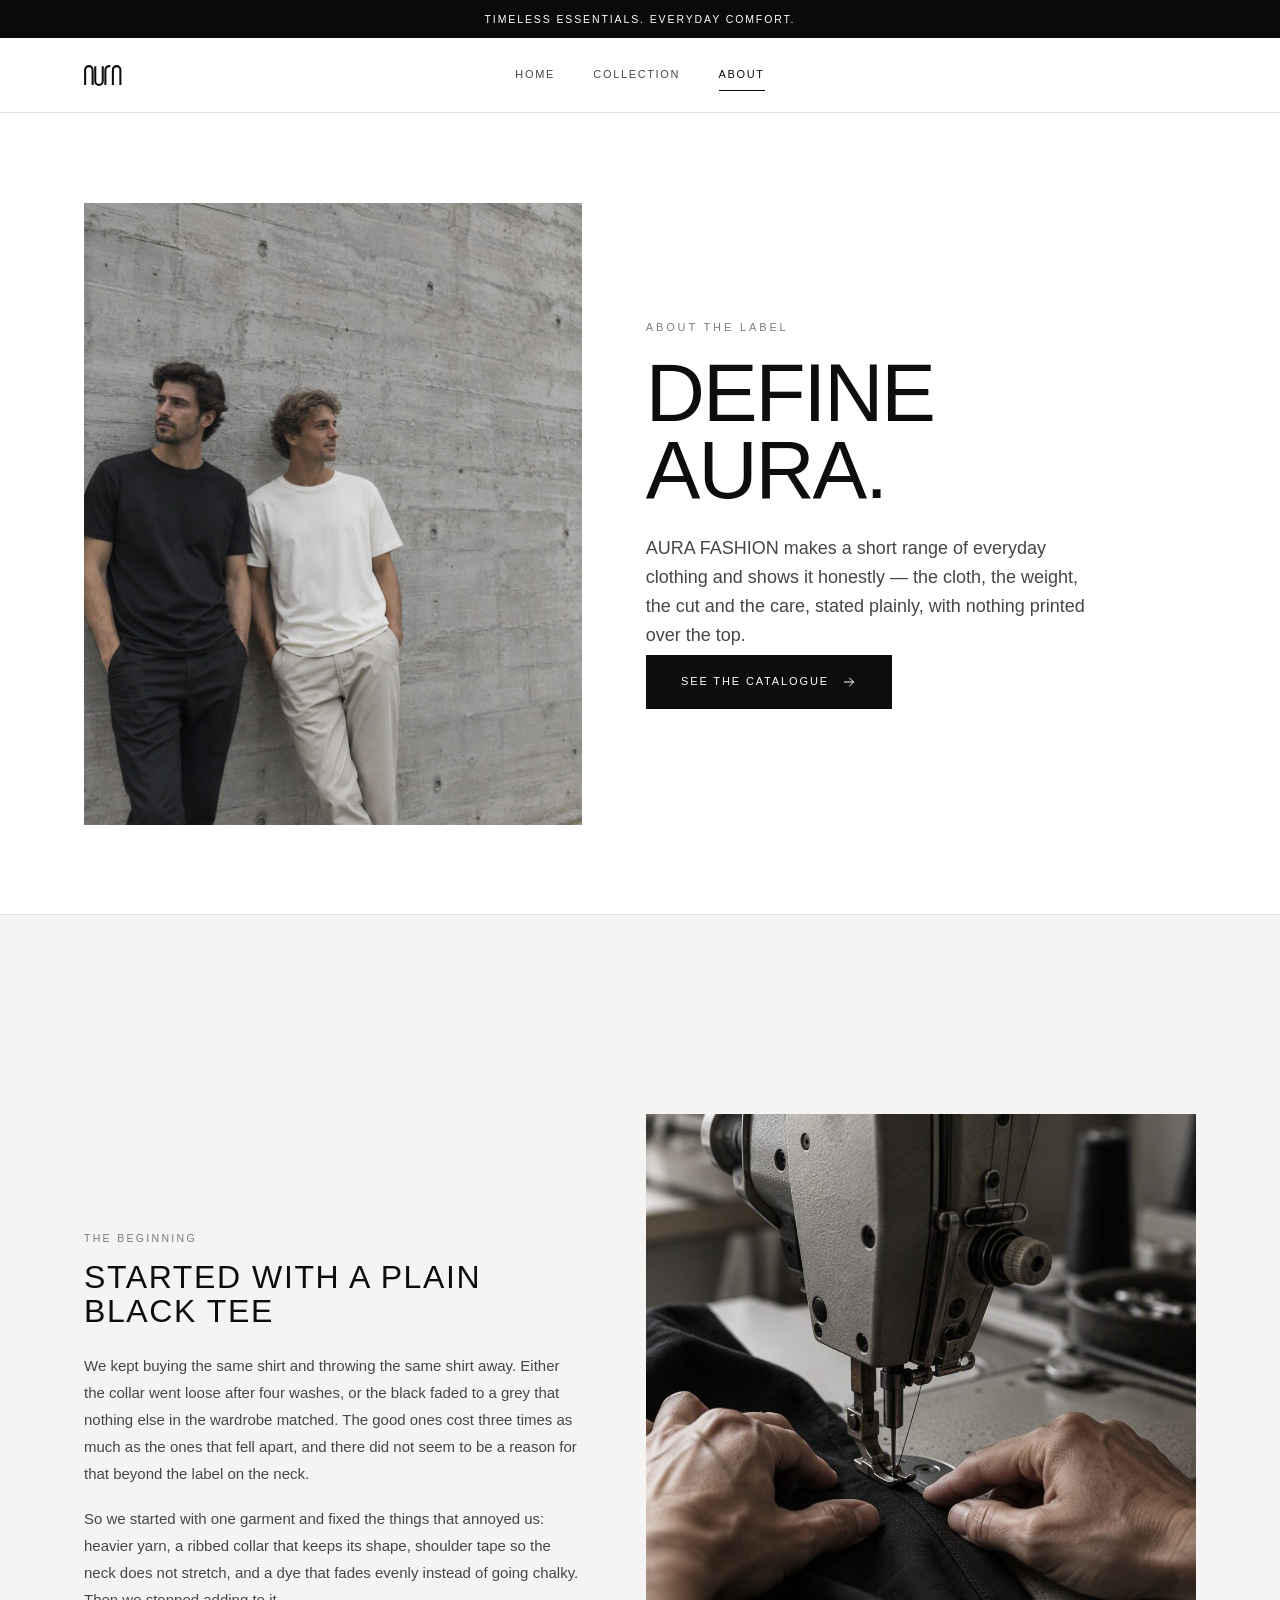
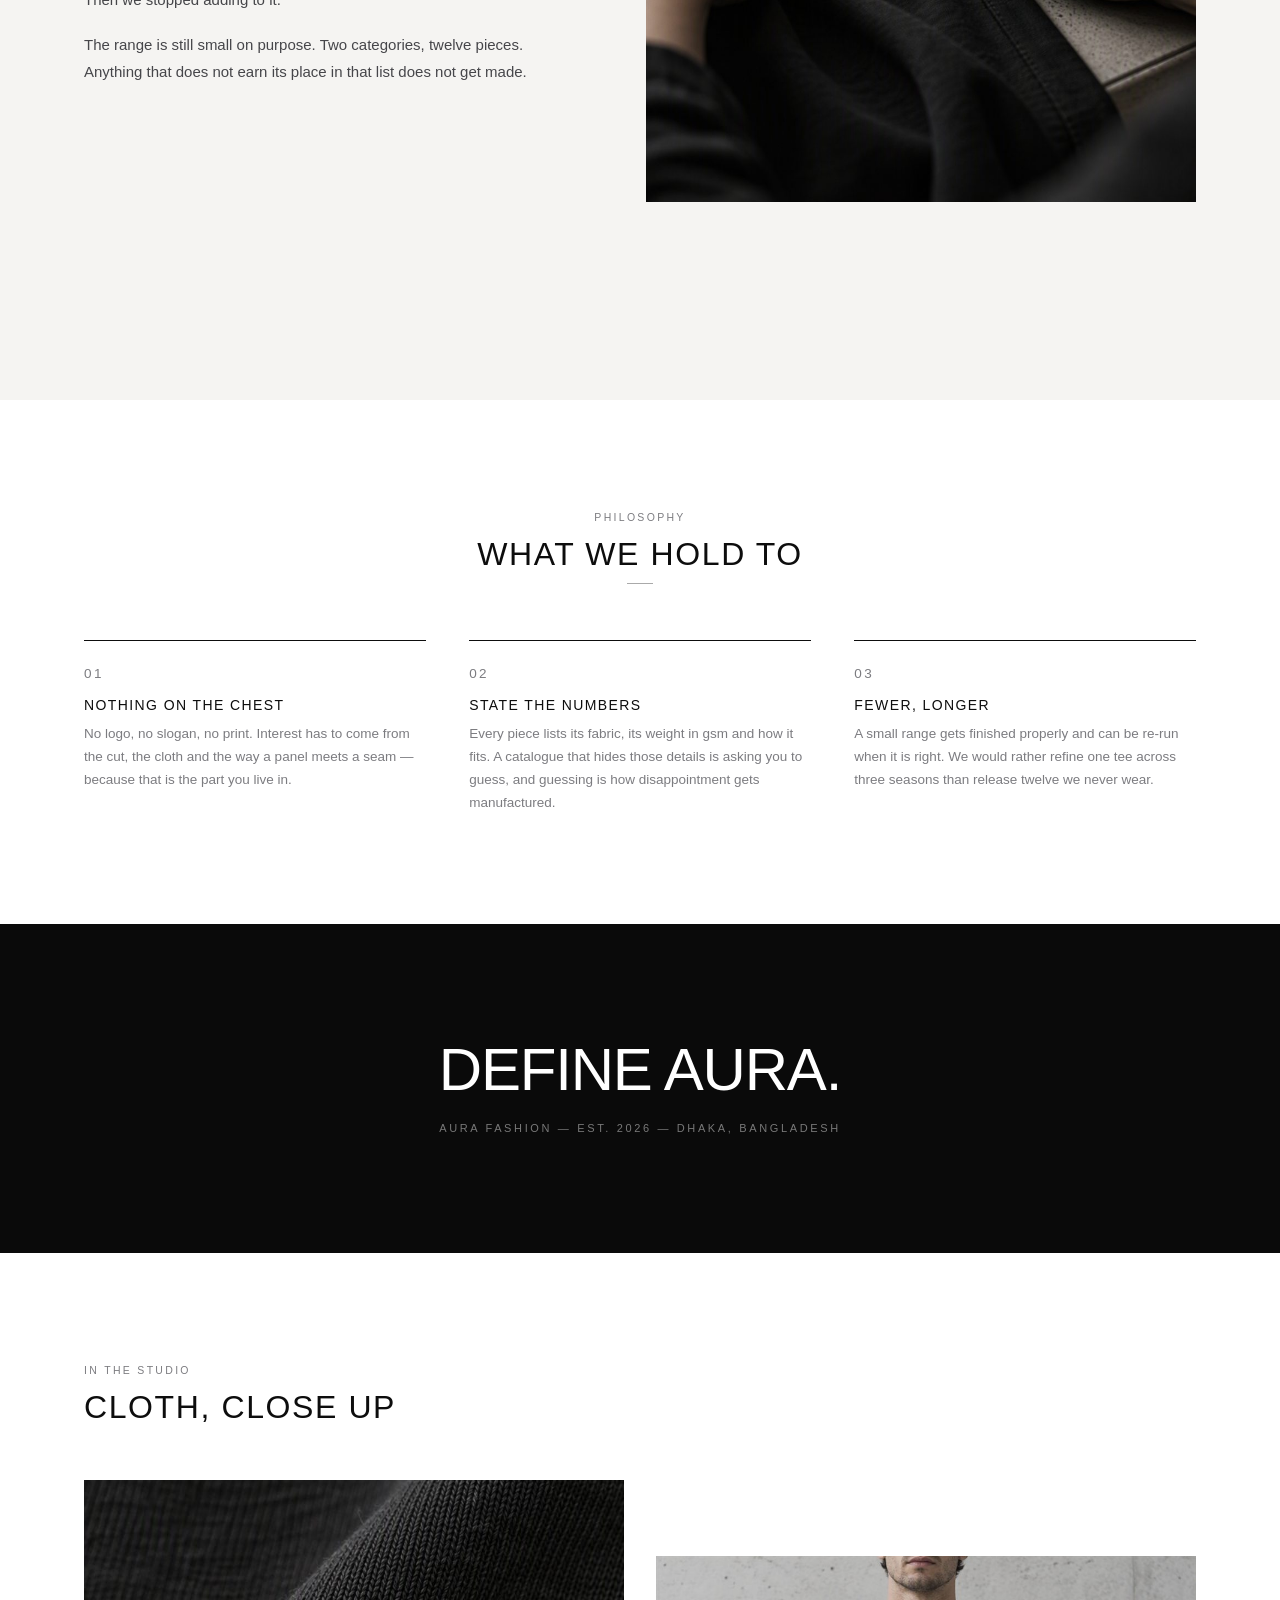
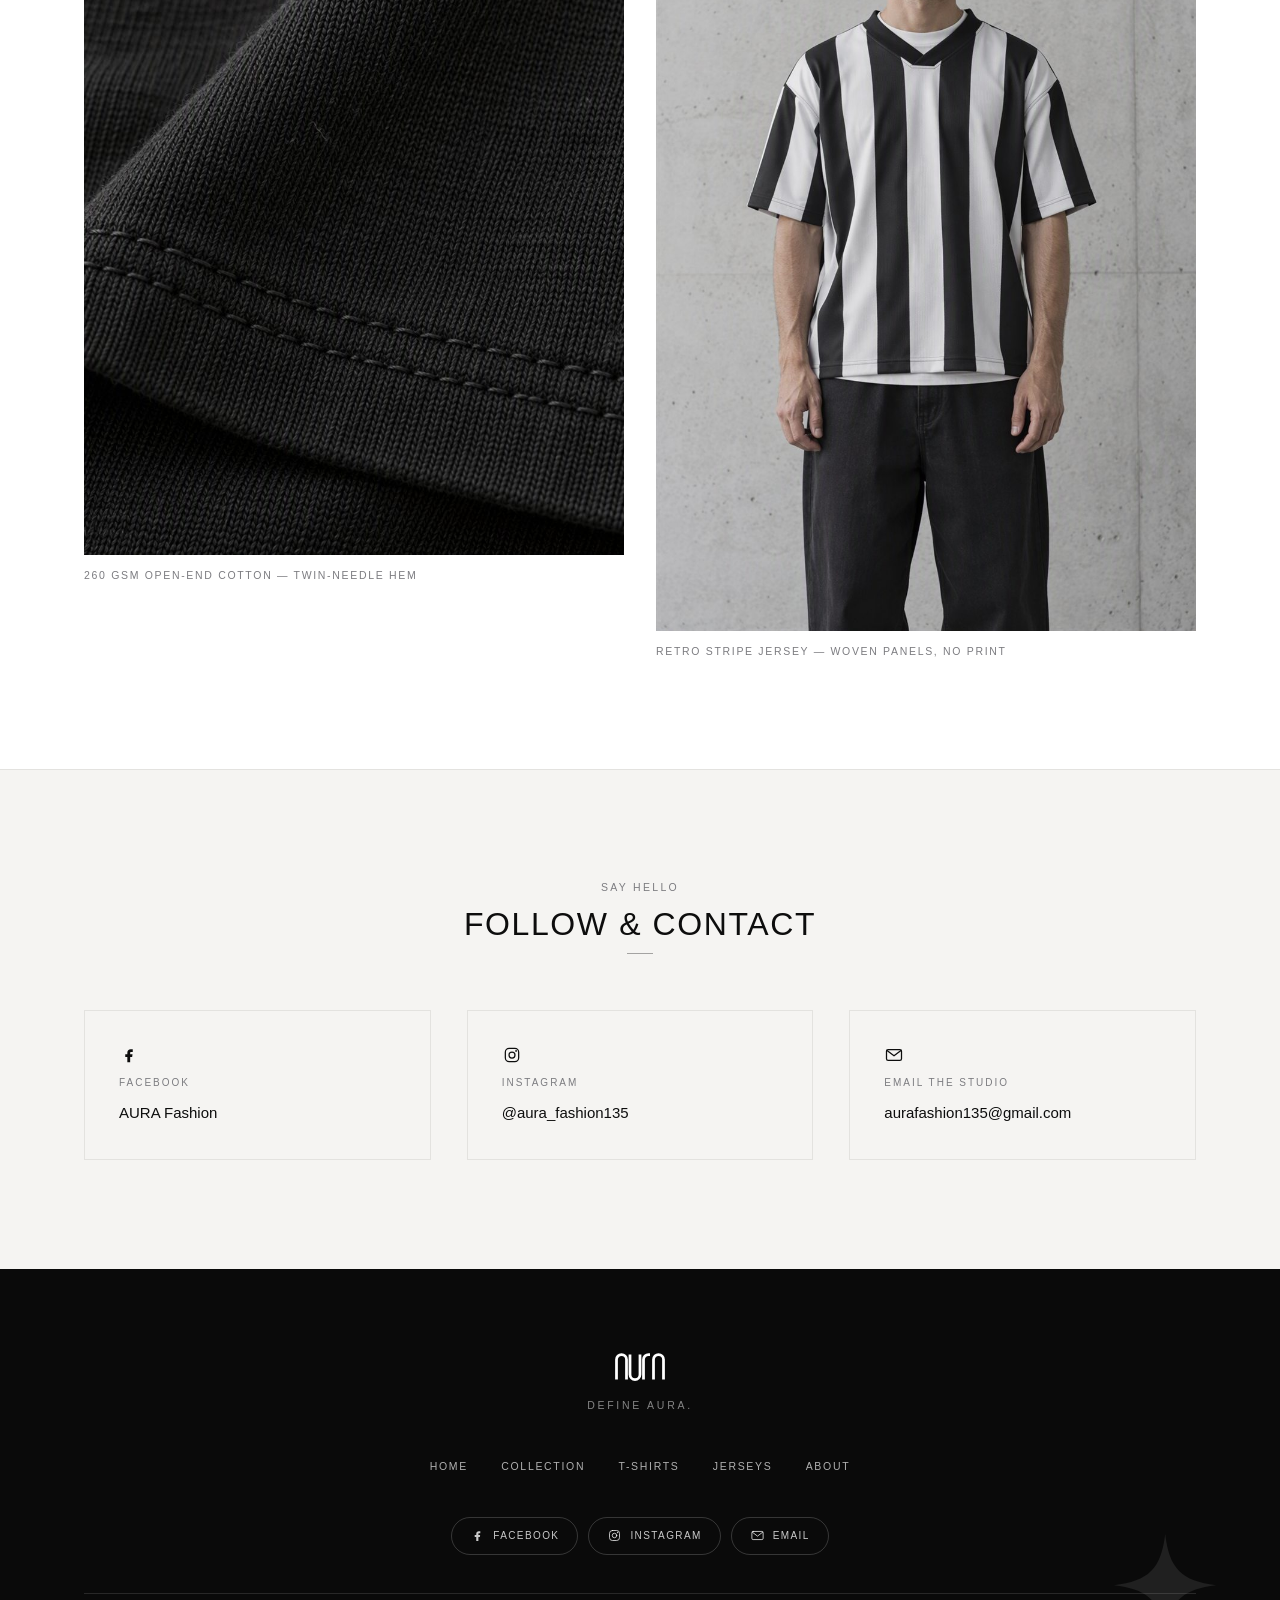
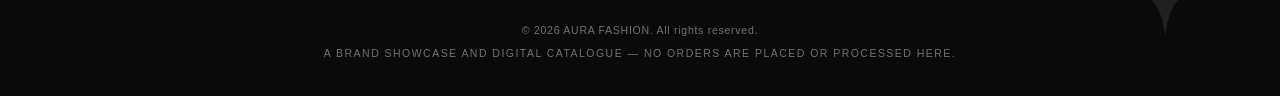
==== about.html @ 772dfdbc "Initial commit: AURA FASHION brand showcase site A premium minimalist fashion catalogue — four stati" ====
<!DOCTYPE html>
<html lang="en">
<head>
<meta charset="utf-8">
<meta name="viewport" content="width=device-width, initial-scale=1">
<title>About — AURA FASHION</title>
<meta name="description" content="AURA FASHION is a small clothing label in Dhaka making heavyweight tees and archive-inspired jerseys. The thinking behind the brand.">
<meta name="theme-color" content="#0a0a0a">
<link rel="icon" href="assets/favicon.svg" type="image/svg+xml">
<script>document.documentElement.classList.add("js")</script>
<link rel="stylesheet" href="assets/css/style.css">
</head>
<body data-page="about">

<a class="skip-link" href="#main">Skip to content</a>

<main id="main">

  <!-- Brand introduction -->
  <section class="wrap">
    <div class="about-hero">
      <div class="about-hero-media" data-reveal>
        <img src="assets/images/editorial/about-story.jpg"
             alt="Two models in plain monochrome t-shirts standing together against a concrete wall"
             width="1000" height="1250" fetchpriority="high" decoding="async">
      </div>
      <div data-reveal style="--d:120ms">
        <p class="about-kicker">About the label</p>
        <h1 class="about-title">Define<br>Aura.</h1>
        <p class="about-lede">AURA FASHION makes a short range of everyday clothing and shows it
          honestly &mdash; the cloth, the weight, the cut and the care, stated plainly, with
          nothing printed over the top.</p>
        <div class="hero-actions">
          <a class="btn" href="collection.html">See the catalogue
            <svg class="ai" viewBox="0 0 24 24" fill="none" stroke="currentColor" stroke-width="1.5" stroke-linecap="round" stroke-linejoin="round" aria-hidden="true"><path d="M5 12h14M13 6l6 6-6 6"/></svg>
          </a>
        </div>
      </div>
    </div>
  </section>

  <!-- Story -->
  <section class="section section--wash section--rule">
    <div class="wrap">
      <div class="about-hero">
        <div data-reveal>
          <p class="eyebrow">The beginning</p>
          <h2 class="section-title" style="margin:14px 0 24px">Started with a plain black tee</h2>
          <div class="prose">
            <p>We kept buying the same shirt and throwing the same shirt away. Either the collar
              went loose after four washes, or the black faded to a grey that nothing else in the
              wardrobe matched. The good ones cost three times as much as the ones that fell
              apart, and there did not seem to be a reason for that beyond the label on the neck.</p>
            <p>So we started with one garment and fixed the things that annoyed us: heavier yarn,
              a ribbed collar that keeps its shape, shoulder tape so the neck does not stretch,
              and a dye that fades evenly instead of going chalky. Then we stopped adding to it.</p>
            <p>The range is still small on purpose. Two categories, twelve pieces. Anything that
              does not earn its place in that list does not get made.</p>
          </div>
        </div>
        <div class="about-hero-media" data-reveal style="--d:120ms">
          <img src="assets/images/editorial/about-atelier.jpg"
               alt="Hands guiding black cotton fabric under the needle of a sewing machine"
               width="1000" height="1250" loading="lazy" decoding="async">
        </div>
      </div>
    </div>
  </section>

  <!-- Philosophy -->
  <section class="section">
    <div class="wrap">
      <header class="section-head" data-reveal>
        <p class="eyebrow">Philosophy</p>
        <h2 class="section-title">What we hold to</h2>
      </header>
      <div class="principles">
        <div class="principle" data-reveal style="--d:0ms">
          <p class="principle-num">01</p>
          <h3>Nothing on the chest</h3>
          <p>No logo, no slogan, no print. Interest has to come from the cut, the cloth and the
            way a panel meets a seam &mdash; because that is the part you live in.</p>
        </div>
        <div class="principle" data-reveal style="--d:110ms">
          <p class="principle-num">02</p>
          <h3>State the numbers</h3>
          <p>Every piece lists its fabric, its weight in gsm and how it fits. A catalogue that
            hides those details is asking you to guess, and guessing is how disappointment
            gets manufactured.</p>
        </div>
        <div class="principle" data-reveal style="--d:220ms">
          <p class="principle-num">03</p>
          <h3>Fewer, longer</h3>
          <p>A small range gets finished properly and can be re-run when it is right. We would
            rather refine one tee across three seasons than release twelve we never wear.</p>
        </div>
      </div>
    </div>
  </section>

  <!-- Slogan band -->
  <section class="quote-band">
    <div class="wrap">
      <p class="quote" data-reveal>Define Aura.</p>
      <p class="quote-sub" data-reveal style="--d:120ms">AURA FASHION &mdash; est. 2026 &mdash; Dhaka, Bangladesh</p>
    </div>
  </section>

  <!-- Photography -->
  <section class="section">
    <div class="wrap">
      <header class="section-head section-head--flush" data-reveal>
        <p class="eyebrow">In the studio</p>
        <h2 class="section-title">Cloth, close up</h2>
      </header>
      <div class="split-media">
        <figure data-reveal>
          <img src="assets/images/editorial/detail-fabric.jpg"
               alt="Macro detail of heavy black cotton jersey showing the knit grain and a twin-needle hem"
               width="900" height="900" loading="lazy" decoding="async">
          <figcaption>260 gsm open-end cotton &mdash; twin-needle hem</figcaption>
        </figure>
        <figure data-reveal style="--d:120ms">
          <img src="assets/images/editorial/category-jerseys.jpg"
               alt="Model wearing a black and white striped football jersey against a concrete wall"
               width="900" height="1125" loading="lazy" decoding="async">
          <figcaption>Retro Stripe Jersey &mdash; woven panels, no print</figcaption>
        </figure>
      </div>
    </div>
  </section>

  <!-- Contact -->
  <section class="section section--wash section--rule" id="contact">
    <div class="wrap">
      <header class="section-head" data-reveal>
        <p class="eyebrow">Say hello</p>
        <h2 class="section-title">Follow &amp; contact</h2>
      </header>
      <div class="contact-grid">
        <a class="contact-card" href="https://www.facebook.com/aurafashion" target="_blank"
           rel="noopener noreferrer" data-reveal style="--d:0ms">
          <svg class="ai" viewBox="0 0 24 24" aria-hidden="true"><path d="M14 8.5h2.5V5.2H14c-2.4 0-4 1.6-4 4v1.8H7.5v3.3H10v6.5h3.4v-6.5h2.4l.4-3.3h-2.8V9.4c0-.6.3-.9.6-.9z" fill="currentColor"/></svg>
          <span class="contact-label">Facebook</span>
          <span class="contact-value">AURA Fashion</span>
        </a>
        <a class="contact-card" href="https://www.instagram.com/aura_fashion135" target="_blank"
           rel="noopener noreferrer" data-reveal style="--d:110ms">
          <svg class="ai" viewBox="0 0 24 24" fill="none" stroke="currentColor" stroke-width="1.5" aria-hidden="true"><rect x="4" y="4" width="16" height="16" rx="4.6"/><circle cx="12" cy="12" r="3.6"/><circle cx="16.9" cy="7.1" r="1.1" fill="currentColor" stroke="none"/></svg>
          <span class="contact-label">Instagram</span>
          <span class="contact-value">@aura_fashion135</span>
        </a>
        <a class="contact-card" href="mailto:aurafashion135@gmail.com" data-reveal style="--d:220ms">
          <svg class="ai" viewBox="0 0 24 24" fill="none" stroke="currentColor" stroke-width="1.5" stroke-linecap="round" stroke-linejoin="round" aria-hidden="true"><rect x="3" y="5.5" width="18" height="13" rx="2"/><path d="M3.6 6.6L12 13l8.4-6.4"/></svg>
          <span class="contact-label">Email the studio</span>
          <span class="contact-value">aurafashion135@gmail.com</span>
        </a>
      </div>
    </div>
  </section>

</main>

<script src="assets/js/data.js"></script>
<script src="assets/js/site.js"></script>
</body>
</html>
---- assets/css/style.css ----
/* ==========================================================================
   AURA FASHION — stylesheet
   Premium minimalist black/white system. No frameworks, no external requests.

   1  Tokens & reset
   2  Typography
   3  Layout primitives
   4  Buttons & links
   5  Announcement bar, header, navigation
   6  Mobile drawer
   7  Footer
   8  Cards & product grid
   9  Home page
   10 Collection page
   11 Product details page
   12 About page
   13 Motion, states, accessibility
   ========================================================================== */

/* =============================== 1. Tokens =============================== */

:root {
  --ink: #0d0d0d;
  --ink-soft: #46464a;
  --muted: #7c7c80;
  --line: #e3e2df;
  --line-strong: #c9c8c4;
  --paper: #ffffff;
  --wash: #f5f4f2;
  --wash-deep: #eceae6;
  --black: #0a0a0a;

  --sans: "Helvetica Neue", Helvetica, Arial, "Segoe UI", system-ui, sans-serif;

  --header-h: 74px;
  --announce-h: 38px;
  --maxw: 1240px;
  --pad: clamp(20px, 5vw, 64px);
  --gutter: clamp(18px, 2.2vw, 30px);

  --ease: cubic-bezier(0.22, 0.61, 0.36, 1);
  --t-fast: 0.22s var(--ease);
  --t-med: 0.45s var(--ease);
  --t-slow: 0.9s var(--ease);
}

*, *::before, *::after { box-sizing: border-box; }

* { margin: 0; }

html {
  -webkit-text-size-adjust: 100%;
  scroll-behavior: smooth;
}

body {
  font-family: var(--sans);
  font-size: 16px;
  line-height: 1.6;
  color: var(--ink);
  background: var(--paper);
  -webkit-font-smoothing: antialiased;
  -moz-osx-font-smoothing: grayscale;
  overflow-x: hidden;
}

img, svg { display: block; max-width: 100%; }

img { height: auto; }

button {
  font: inherit;
  color: inherit;
  background: none;
  border: 0;
  cursor: pointer;
}

a { color: inherit; text-decoration: none; }

ul { list-style: none; padding: 0; }

h1, h2, h3, h4 { font-weight: 500; line-height: 1.1; }

::selection { background: var(--ink); color: var(--paper); }

/* ============================= 2. Typography ============================= */

.eyebrow {
  font-size: 10.5px;
  letter-spacing: 0.22em;
  text-transform: uppercase;
  color: var(--muted);
  font-weight: 400;
}

.section-title {
  font-size: clamp(22px, 2.9vw, 32px);
  text-transform: uppercase;
  letter-spacing: 0.05em;
  line-height: 1.05;
}

.lede {
  font-size: clamp(15px, 1.5vw, 18px);
  line-height: 1.7;
  color: var(--ink-soft);
}

/* ========================== 3. Layout primitives ========================= */

.wrap {
  width: 100%;
  max-width: var(--maxw);
  margin-inline: auto;
  padding-inline: var(--pad);
}

.section { padding-block: clamp(60px, 8.5vw, 116px); }
.section--tight { padding-block: clamp(44px, 5.5vw, 72px); }
.section--wash { background: var(--wash); }
.section--rule { border-top: 1px solid var(--line); }

.section-head {
  display: flex;
  flex-direction: column;
  align-items: center;
  gap: 12px;
  text-align: center;
  margin-bottom: clamp(32px, 4.5vw, 56px);
}

.section-head::after {
  content: "";
  width: 26px;
  height: 1px;
  background: var(--ink);
  opacity: 0.35;
}

.section-head--flush { align-items: flex-start; text-align: left; }
.section-head--flush::after { display: none; }

.stack-lg > * + * { margin-top: clamp(18px, 2.2vw, 26px); }

/* =========================== 4. Buttons & links ========================== */

.btn {
  display: inline-flex;
  align-items: center;
  justify-content: center;
  gap: 12px;
  padding: 17px 34px;
  border: 1px solid var(--ink);
  background: var(--ink);
  color: var(--paper);
  font-size: 11px;
  letter-spacing: 0.17em;
  text-transform: uppercase;
  transition: background var(--t-fast), color var(--t-fast),
              border-color var(--t-fast), transform var(--t-fast);
  will-change: transform;
}

.btn:hover { background: transparent; color: var(--ink); }
.btn:active { transform: translateY(1px); }

.btn--ghost { background: transparent; color: var(--ink); }
.btn--ghost:hover { background: var(--ink); color: var(--paper); }

.btn--light { border-color: var(--paper); background: var(--paper); color: var(--ink); }
.btn--light:hover { background: transparent; color: var(--paper); }

.btn--sm { padding: 13px 24px; font-size: 10px; }

.btn .ai { width: 16px; height: 16px; }

.text-link {
  display: inline-flex;
  align-items: center;
  gap: 9px;
  font-size: 11px;
  letter-spacing: 0.16em;
  text-transform: uppercase;
  padding-bottom: 3px;
  border-bottom: 1px solid var(--line-strong);
  transition: border-color var(--t-fast), gap var(--t-fast);
}

.text-link:hover { border-color: var(--ink); gap: 14px; }
.text-link .ai { width: 15px; height: 15px; }

/* ================= 5. Announcement bar, header, nav ====================== */

.announce {
  height: var(--announce-h);
  display: grid;
  place-items: center;
  background: var(--black);
  color: #fff;
  font-size: 10.5px;
  letter-spacing: 0.18em;
  text-transform: uppercase;
  padding-inline: 16px;
  text-align: center;
}

.site-header {
  position: sticky;
  top: 0;
  z-index: 60;
  background: rgba(255, 255, 255, 0.94);
  -webkit-backdrop-filter: saturate(180%) blur(12px);
  backdrop-filter: saturate(180%) blur(12px);
  border-bottom: 1px solid var(--line);
  transition: box-shadow var(--t-fast);
}

.site-header.is-stuck { box-shadow: 0 1px 22px rgba(0, 0, 0, 0.05); }

.header-inner {
  display: grid;
  grid-template-columns: 1fr auto 1fr;
  align-items: center;
  height: var(--header-h);
  gap: 24px;
}

.brand { justify-self: start; display: block; }

.wordmark {
  height: 21px;
  width: auto;
  color: var(--ink);
  transition: opacity var(--t-fast);
}

.brand:hover .wordmark { opacity: 0.55; }

.primary-nav {
  justify-self: center;
  display: flex;
  align-items: center;
  gap: clamp(22px, 3vw, 40px);
}

.nav-link {
  position: relative;
  font-size: 11px;
  letter-spacing: 0.15em;
  text-transform: uppercase;
  color: var(--ink-soft);
  padding: 7px 0;
  transition: color var(--t-fast);
}

.nav-link::after {
  content: "";
  position: absolute;
  left: 0;
  bottom: 0;
  width: 100%;
  height: 1px;
  background: var(--ink);
  transform: scaleX(0);
  transform-origin: left;
  transition: transform var(--t-med);
}

.nav-link:hover { color: var(--ink); }
.nav-link:hover::after { transform: scaleX(1); }
.nav-link.is-active { color: var(--ink); }
.nav-link.is-active::after { transform: scaleX(1); }

.header-end { justify-self: end; display: flex; align-items: center; }

.menu-toggle {
  display: none;
  width: 42px;
  height: 42px;
  place-items: center;
}

.bars {
  position: relative;
  display: block;
  width: 22px;
  height: 1px;
  background: var(--ink);
  transition: background var(--t-fast);
}

.bars::before,
.bars::after {
  content: "";
  position: absolute;
  left: 0;
  width: 22px;
  height: 1px;
  background: var(--ink);
  transition: transform var(--t-fast);
}

.bars::before { top: -7px; }
.bars::after { top: 7px; }

/* ============================ 6. Mobile drawer =========================== */

.drawer-scrim {
  position: fixed;
  inset: 0;
  z-index: 70;
  background: rgba(10, 10, 10, 0.42);
  opacity: 0;
  transition: opacity var(--t-med);
}

.drawer-scrim.is-open { opacity: 1; }

.mobile-nav {
  position: fixed;
  top: 0;
  right: 0;
  bottom: 0;
  z-index: 80;
  width: min(360px, 88vw);
  background: var(--paper);
  border-left: 1px solid var(--line);
  display: flex;
  flex-direction: column;
  padding: 20px clamp(24px, 6vw, 36px) 32px;
  transform: translateX(100%);
  transition: transform var(--t-med);
  overflow-y: auto;
}

.mobile-nav.is-open { transform: translateX(0); }

.drawer-top {
  display: flex;
  align-items: center;
  justify-content: space-between;
  padding-bottom: 22px;
  border-bottom: 1px solid var(--line);
}

.drawer-label {
  font-size: 10px;
  letter-spacing: 0.24em;
  text-transform: uppercase;
  color: var(--muted);
}

.drawer-close { width: 40px; height: 40px; display: grid; place-items: center; }
.drawer-close .ai { width: 20px; height: 20px; }

.drawer-links { display: flex; flex-direction: column; padding-top: 14px; }

.drawer-link {
  font-size: clamp(24px, 7vw, 30px);
  text-transform: uppercase;
  letter-spacing: 0.02em;
  padding: 14px 0;
  border-bottom: 1px solid var(--line);
  transition: padding-left var(--t-fast), color var(--t-fast);
}

.drawer-link:hover { padding-left: 10px; color: var(--muted); }

.drawer-foot { margin-top: auto; padding-top: 32px; display: grid; gap: 14px; }
.drawer-slogan { font-size: 11px; letter-spacing: 0.22em; color: var(--muted); }

.drawer-mail {
  display: inline-flex;
  align-items: center;
  gap: 9px;
  font-size: 12px;
  color: var(--ink-soft);
  word-break: break-all;
}

.drawer-mail .ai { width: 16px; height: 16px; flex: none; }

/* =============================== 7. Footer =============================== */

.site-footer {
  position: relative;
  overflow: hidden;
  background: var(--black);
  color: #fff;
  padding-block: clamp(54px, 7vw, 84px) clamp(26px, 3vw, 34px);
}

.footer-inner {
  position: relative;
  z-index: 1;
  display: flex;
  flex-direction: column;
  align-items: center;
  gap: clamp(26px, 3.6vw, 38px);
  text-align: center;
}

.footer-brand { display: grid; justify-items: center; gap: 16px; }

.wordmark--footer { height: 28px; color: #fff; }

.footer-slogan {
  font-size: 10.5px;
  letter-spacing: 0.26em;
  text-transform: uppercase;
  color: rgba(255, 255, 255, 0.5);
}

.footer-nav {
  display: flex;
  flex-wrap: wrap;
  justify-content: center;
  gap: clamp(18px, 2.6vw, 34px);
  padding-top: 6px;
}

.footer-nav a {
  font-size: 10.5px;
  letter-spacing: 0.16em;
  text-transform: uppercase;
  color: rgba(255, 255, 255, 0.68);
  padding-bottom: 3px;
  border-bottom: 1px solid transparent;
  transition: color var(--t-fast), border-color var(--t-fast);
}

.footer-nav a:hover { color: #fff; border-color: rgba(255, 255, 255, 0.5); }

.footer-social { display: flex; flex-wrap: wrap; justify-content: center; gap: 10px; }

.footer-social a {
  display: inline-flex;
  align-items: center;
  gap: 8px;
  padding: 10px 18px;
  border: 1px solid rgba(255, 255, 255, 0.18);
  border-radius: 999px;
  font-size: 10px;
  letter-spacing: 0.14em;
  text-transform: uppercase;
  color: rgba(255, 255, 255, 0.78);
  transition: background var(--t-fast), color var(--t-fast),
              border-color var(--t-fast);
}

.footer-social .ai { width: 15px; height: 15px; }

.footer-social a:hover {
  background: #fff;
  color: var(--black);
  border-color: #fff;
}

.footer-meta {
  width: 100%;
  border-top: 1px solid rgba(255, 255, 255, 0.12);
  padding-top: clamp(20px, 2.6vw, 28px);
  display: grid;
  gap: 7px;
  font-size: 10.5px;
  letter-spacing: 0.07em;
  color: rgba(255, 255, 255, 0.42);
}

.footer-note { text-transform: uppercase; letter-spacing: 0.14em; }

.sparkle {
  position: absolute;
  right: clamp(16px, 5vw, 70px);
  bottom: clamp(16px, 5vw, 60px);
  width: clamp(58px, 8vw, 104px);
  height: auto;
  fill: rgba(255, 255, 255, 0.09);
  pointer-events: none;
}

/* ======================== 8. Cards & product grid ======================== */

.product-grid {
  display: grid;
  grid-template-columns: repeat(4, minmax(0, 1fr));
  gap: clamp(22px, 2.6vw, 34px) clamp(16px, 1.8vw, 24px);
}

.card { display: flex; flex-direction: column; }

.card-media {
  position: relative;
  display: block;
  aspect-ratio: 2 / 3;
  overflow: hidden;
  background: var(--wash);
}

.card-media img {
  width: 100%;
  height: 100%;
  object-fit: cover;
  object-position: top center;
  transition: transform var(--t-slow);
}

.card:hover .card-media img { transform: scale(1.05); }

.card-view {
  position: absolute;
  left: 0;
  right: 0;
  bottom: 0;
  display: flex;
  align-items: center;
  justify-content: space-between;
  padding: 12px 14px;
  background: var(--paper);
  color: var(--ink);
  font-size: 10px;
  letter-spacing: 0.18em;
  text-transform: uppercase;
  transform: translateY(101%);
  transition: transform var(--t-med);
}

.card-view em { font-style: normal; font-size: 15px; line-height: 1; }

.card:hover .card-view,
.card:focus-within .card-view { transform: translateY(0); }

.card-body { padding-top: 15px; display: flex; flex-direction: column; gap: 5px; }

.card-cat {
  font-size: 9.5px;
  letter-spacing: 0.2em;
  text-transform: uppercase;
  color: var(--muted);
}

.card-name { font-size: 15px; letter-spacing: 0.005em; }

.card-name a {
  background-image: linear-gradient(var(--ink), var(--ink));
  background-size: 0% 1px;
  background-position: 0 100%;
  background-repeat: no-repeat;
  transition: background-size var(--t-med);
}

.card-name a:hover { background-size: 100% 1px; }

.card-tag { font-size: 12.5px; line-height: 1.55; color: var(--muted); }

.card-swatches { display: flex; gap: 7px; margin-top: 8px; }

.swatch {
  width: 13px;
  height: 13px;
  border: 1px solid var(--line-strong);
  background: var(--sw, #fff);
}

.card--compact .card-tag { display: none; }

.empty {
  grid-column: 1 / -1;
  padding: 60px 0;
  text-align: center;
  color: var(--muted);
  font-size: 14px;
}

/* ============================== 9. Home page ============================= */

.hero {
  display: grid;
  grid-template-columns: 1.02fr 0.98fr;
  border-bottom: 1px solid var(--line);
}

.hero-media { position: relative; overflow: hidden; background: var(--wash); }

.hero-media img {
  width: 100%;
  height: 100%;
  min-height: 460px;
  object-fit: cover;
  object-position: left center;
}

.hero-panel {
  background: var(--wash);
  display: flex;
  flex-direction: column;
  justify-content: center;
  gap: 26px;
  padding: clamp(40px, 6vw, 86px) clamp(28px, 5.5vw, 84px);
}

.hero-title {
  font-size: clamp(44px, 6.6vw, 86px);
  line-height: 0.92;
  letter-spacing: -0.025em;
  text-transform: uppercase;
  max-width: 12ch;
}

.hero-sub {
  font-size: clamp(15px, 1.5vw, 17.5px);
  color: var(--ink-soft);
  max-width: 34ch;
}

.hero-actions { display: flex; flex-wrap: wrap; gap: 14px; padding-top: 6px; }

.hero-foot {
  display: flex;
  flex-wrap: wrap;
  gap: 10px 26px;
  padding-top: 22px;
  border-top: 1px solid var(--line-strong);
  font-size: 10px;
  letter-spacing: 0.18em;
  text-transform: uppercase;
  color: var(--muted);
}

.cat-grid {
  display: grid;
  grid-template-columns: repeat(2, minmax(0, 1fr));
  gap: clamp(20px, 2.6vw, 34px);
}

.cat-tile { display: flex; flex-direction: column; }

.cat-frame {
  position: relative;
  display: block;
  aspect-ratio: 4 / 5;
  overflow: hidden;
  background: var(--wash);
}

.cat-frame img {
  width: 100%;
  height: 100%;
  object-fit: cover;
  transition: transform var(--t-slow), filter var(--t-slow);
  filter: saturate(0.92);
}

.cat-tile:hover .cat-frame img { transform: scale(1.05); filter: saturate(1); }

.cat-arrow {
  position: absolute;
  top: 18px;
  right: 18px;
  width: 42px;
  height: 42px;
  display: grid;
  place-items: center;
  background: var(--paper);
  color: var(--ink);
  opacity: 0;
  transform: translateY(-6px);
  transition: opacity var(--t-med), transform var(--t-med);
}

.cat-arrow .ai { width: 17px; height: 17px; }
.cat-tile:hover .cat-arrow { opacity: 1; transform: translateY(0); }

.cat-caption {
  display: flex;
  align-items: baseline;
  justify-content: space-between;
  gap: 18px;
  padding-top: 16px;
}

.cat-name { font-size: clamp(17px, 1.9vw, 21px); letter-spacing: 0.05em; text-transform: uppercase; }
.cat-copy { font-size: 12.5px; color: var(--muted); text-align: right; max-width: 30ch; }
.cat-count { font-size: 9.5px; letter-spacing: 0.18em; text-transform: uppercase; color: var(--muted); }

.home-cta { display: flex; justify-content: center; padding-top: clamp(30px, 4vw, 44px); }

.intro {
  display: grid;
  grid-template-columns: 1.05fr 0.95fr;
  align-items: stretch;
  background: var(--wash);
}

.intro-body {
  display: flex;
  flex-direction: column;
  justify-content: center;
  gap: 22px;
  padding: clamp(48px, 7vw, 96px) clamp(24px, 5vw, 72px) clamp(48px, 7vw, 96px) var(--pad);
}

.intro-title {
  font-size: clamp(34px, 5.2vw, 66px);
  line-height: 0.95;
  letter-spacing: -0.02em;
  text-transform: uppercase;
}

.intro-body p { font-size: clamp(14.5px, 1.4vw, 16.5px); color: var(--ink-soft); max-width: 46ch; }

.intro-media { position: relative; overflow: hidden; min-height: 340px; }

.intro-media img {
  position: absolute;
  inset: 0;
  width: 100%;
  height: 100%;
  object-fit: cover;
  object-position: center;
  filter: grayscale(0.35);
}

.value-strip {
  display: grid;
  grid-template-columns: repeat(3, minmax(0, 1fr));
  gap: clamp(20px, 3vw, 40px);
  padding-block: clamp(34px, 4.5vw, 52px);
}

.value { display: flex; gap: 16px; align-items: flex-start; }

.value-num {
  font-size: 10px;
  letter-spacing: 0.14em;
  color: var(--muted);
  padding-top: 4px;
  flex: none;
}

.value h3 { font-size: 13.5px; letter-spacing: 0.1em; text-transform: uppercase; margin-bottom: 7px; }
.value p { font-size: 13px; line-height: 1.65; color: var(--muted); }

/* ============================ 10. Collection ============================= */

.page-head {
  background: var(--wash);
  border-bottom: 1px solid var(--line);
  padding-block: clamp(52px, 7.5vw, 92px);
  text-align: center;
  display: grid;
  gap: 14px;
  justify-items: center;
}

.page-title {
  font-size: clamp(38px, 6vw, 74px);
  line-height: 1;
  letter-spacing: -0.02em;
  text-transform: uppercase;
}

.page-sub { font-size: clamp(14.5px, 1.5vw, 17px); color: var(--ink-soft); max-width: 46ch; }

.filters {
  position: sticky;
  top: var(--header-h);
  z-index: 40;
  background: rgba(255, 255, 255, 0.96);
  -webkit-backdrop-filter: blur(10px);
  backdrop-filter: blur(10px);
  border-bottom: 1px solid var(--line);
}

.filters-inner {
  display: flex;
  align-items: center;
  justify-content: space-between;
  gap: 18px;
  flex-wrap: wrap;
  padding-block: 15px;
}

.filter-list { display: flex; align-items: center; gap: clamp(14px, 2vw, 30px); flex-wrap: wrap; }

.filter-btn {
  position: relative;
  font-size: 12.5px;
  letter-spacing: 0.05em;
  color: var(--muted);
  padding: 6px 0 9px;
  transition: color var(--t-fast);
}

.filter-btn::after {
  content: "";
  position: absolute;
  left: 0;
  bottom: 0;
  width: 100%;
  height: 1px;
  background: var(--ink);
  transform: scaleX(0);
  transform-origin: left;
  transition: transform var(--t-med);
}

.filter-btn:hover { color: var(--ink); }
.filter-btn.is-active { color: var(--ink); }
.filter-btn.is-active::after { transform: scaleX(1); }

.filter-btn sup {
  font-size: 8.5px;
  letter-spacing: 0.06em;
  color: var(--muted);
  vertical-align: super;
  margin-left: 2px;
}

.filter-btn.is-active sup { color: var(--ink); }

.filter-count {
  font-size: 10.5px;
  letter-spacing: 0.16em;
  text-transform: uppercase;
  color: var(--muted);
}

.collection-body { padding-block: clamp(34px, 4.5vw, 58px) clamp(56px, 7vw, 96px); }

/* ========================= 11. Product details page ====================== */

.crumbs {
  display: flex;
  align-items: center;
  gap: 10px;
  padding-block: 20px;
  font-size: 10px;
  letter-spacing: 0.16em;
  text-transform: uppercase;
  color: var(--muted);
}

.crumbs a { transition: color var(--t-fast); }
.crumbs a:hover { color: var(--ink); }
.crumbs .sep { opacity: 0.5; }
.crumbs .current { color: var(--ink); }

.pdp {
  display: grid;
  grid-template-columns: minmax(0, 1.02fr) minmax(0, 0.98fr);
  gap: clamp(28px, 4.5vw, 72px);
  align-items: start;
  padding-bottom: clamp(48px, 6vw, 84px);
}

.pdp-gallery { position: sticky; top: calc(var(--header-h) + 20px); }

.pdp-stage {
  position: relative;
  aspect-ratio: 2 / 3;
  overflow: hidden;
  background: var(--wash);
}

.pdp-stage img {
  position: absolute;
  inset: 0;
  width: 100%;
  height: 100%;
  object-fit: cover;
  object-position: top center;
  transition: opacity var(--t-med), transform var(--t-med);
}

.pdp-stage.is-detail img { transform: scale(2.15); transform-origin: 50% 34%; }
.pdp-tag-badge {
  position: absolute;
  left: 16px;
  top: 16px;
  z-index: 2;
  background: var(--paper);
  color: var(--ink);
  font-size: 9.5px;
  letter-spacing: 0.18em;
  text-transform: uppercase;
  padding: 7px 12px;
}

.pdp-thumbs {
  display: grid;
  grid-template-columns: repeat(3, minmax(0, 1fr));
  gap: 10px;
  margin-top: 12px;
}

.thumb {
  position: relative;
  aspect-ratio: 2 / 3;
  overflow: hidden;
  background: var(--wash);
  border: 1px solid transparent;
  transition: border-color var(--t-fast);
}

.thumb img {
  width: 100%;
  height: 100%;
  object-fit: cover;
  object-position: top center;
}

.thumb.is-detail img { transform: scale(2.15); transform-origin: 50% 34%; }
.thumb:hover { border-color: var(--line-strong); }
.thumb.is-active { border-color: var(--ink); }

.pdp-info { display: flex; flex-direction: column; }

.pdp-cat {
  font-size: 10px;
  letter-spacing: 0.22em;
  text-transform: uppercase;
  color: var(--muted);
  margin-bottom: 12px;
}

.pdp-name {
  font-size: clamp(30px, 4.2vw, 50px);
  line-height: 1.02;
  letter-spacing: -0.02em;
}

.pdp-tag { font-size: 15px; color: var(--ink-soft); margin-top: 14px; }

.pdp-desc {
  font-size: 14.5px;
  line-height: 1.78;
  color: var(--muted);
  margin-top: 18px;
  max-width: 58ch;
}

.spec { padding-top: 28px; margin-top: 28px; border-top: 1px solid var(--line); }
.spec + .spec { padding-top: 24px; margin-top: 0; }

.spec-label {
  display: flex;
  align-items: baseline;
  justify-content: space-between;
  gap: 14px;
  font-size: 10px;
  letter-spacing: 0.2em;
  text-transform: uppercase;
  margin-bottom: 13px;
}

.spec-label span { color: var(--muted); letter-spacing: 0.1em; text-transform: none; font-size: 11.5px; }

.color-row { display: flex; flex-wrap: wrap; gap: 18px; }

.color-opt { display: flex; align-items: center; gap: 9px; font-size: 12.5px; color: var(--ink-soft); }

.color-dot {
  width: 24px;
  height: 24px;
  border-radius: 50%;
  border: 1px solid var(--line-strong);
  background: var(--sw, #fff);
  box-shadow: inset 0 0 0 2px var(--paper);
}

.size-row { display: flex; flex-wrap: wrap; gap: 8px; }

.chip {
  min-width: 52px;
  padding: 11px 6px 9px;
  text-align: center;
  border: 1px solid var(--line);
  background: var(--paper);
  transition: border-color var(--t-fast), background var(--t-fast), color var(--t-fast);
}

.chip b { display: block; font-size: 12.5px; font-weight: 500; }
.chip i { display: block; font-style: normal; font-size: 9px; letter-spacing: 0.1em; color: var(--muted); margin-top: 2px; }
.chip:hover { border-color: var(--ink); }

.facts { display: grid; gap: 14px; }

.fact { display: grid; grid-template-columns: 96px 1fr; gap: 14px; align-items: baseline; }
.fact dt { font-size: 10px; letter-spacing: 0.16em; text-transform: uppercase; color: var(--muted); }
.fact dd { font-size: 13.5px; line-height: 1.6; }

.showcase-note {
  display: flex;
  align-items: flex-start;
  gap: 12px;
  margin-top: 28px;
  padding: 15px 18px;
  background: var(--wash);
  border-left: 2px solid var(--ink);
  font-size: 12.5px;
  line-height: 1.6;
  color: var(--ink-soft);
}

.showcase-note .ai { width: 17px; height: 17px; flex: none; margin-top: 1px; }

/* Accordion */

.acc { border-top: 1px solid var(--line); margin-top: 26px; }

.acc-item { border-bottom: 1px solid var(--line); }

.acc-btn {
  width: 100%;
  display: flex;
  align-items: center;
  justify-content: space-between;
  gap: 16px;
  padding: 19px 0;
  text-align: left;
  font-size: 12px;
  letter-spacing: 0.13em;
  text-transform: uppercase;
  transition: color var(--t-fast);
}

.acc-btn:hover { color: var(--muted); }
.acc-btn .ai { width: 16px; height: 16px; flex: none; transition: transform var(--t-med); }
.acc-item.is-open .acc-btn .ai { transform: rotate(180deg); }

.acc-panel {
  display: grid;
  grid-template-rows: 0fr;
  transition: grid-template-rows var(--t-med);
}

.acc-item.is-open .acc-panel { grid-template-rows: 1fr; }
.acc-panel > div { overflow: hidden; }
.acc-inner { padding-bottom: 22px; font-size: 13.5px; line-height: 1.75; color: var(--muted); }
.acc-inner li { position: relative; padding-left: 18px; }
.acc-inner li + li { margin-top: 8px; }
.acc-inner li::before {
  content: "";
  position: absolute;
  left: 0;
  top: 9px;
  width: 6px;
  height: 1px;
  background: var(--ink);
  opacity: 0.45;
}

.related-body { padding-block: clamp(44px, 5.5vw, 72px); }

/* ============================== 12. About page =========================== */

.about-hero {
  display: grid;
  grid-template-columns: 0.95fr 1.05fr;
  align-items: center;
  gap: clamp(28px, 5vw, 76px);
  padding-block: clamp(48px, 7vw, 96px);
}

.about-hero-media { position: relative; overflow: hidden; aspect-ratio: 4 / 5; background: var(--wash); }
.about-hero-media img { width: 100%; height: 100%; object-fit: cover; }

.about-kicker { font-size: 11px; letter-spacing: 0.26em; text-transform: uppercase; color: var(--muted); }

.about-title {
  font-size: clamp(40px, 6.4vw, 82px);
  line-height: 0.94;
  letter-spacing: -0.025em;
  text-transform: uppercase;
  margin-top: 18px;
}

.about-lede { font-size: clamp(15px, 1.6vw, 18px); color: var(--ink-soft); margin-top: 26px; max-width: 44ch; }

.prose { max-width: 62ch; }
.prose p + p { margin-top: 18px; }
.prose p { color: var(--ink-soft); font-size: 15px; line-height: 1.8; }

.split-media {
  display: grid;
  grid-template-columns: repeat(2, minmax(0, 1fr));
  gap: clamp(18px, 2.6vw, 32px);
  align-items: start;
}

.split-media figure { display: grid; gap: 12px; }
.split-media img { width: 100%; aspect-ratio: 4 / 5; object-fit: cover; background: var(--wash); }
.split-media figcaption { font-size: 10.5px; letter-spacing: 0.16em; text-transform: uppercase; color: var(--muted); }
.split-media figure:last-child { margin-top: clamp(24px, 6vw, 76px); }

.principles {
  display: grid;
  grid-template-columns: repeat(3, minmax(0, 1fr));
  gap: clamp(24px, 3.4vw, 44px);
}

.principle { border-top: 1px solid var(--ink); padding-top: 22px; }
.principle-num { font-size: 10px; letter-spacing: 0.18em; color: var(--muted); }
.principle h3 { font-size: 14px; letter-spacing: 0.1em; text-transform: uppercase; margin: 12px 0 10px; }
.principle p { font-size: 13.5px; line-height: 1.7; color: var(--muted); }

.quote-band {
  background: var(--black);
  color: #fff;
  text-align: center;
  padding-block: clamp(62px, 9vw, 116px);
}

.quote {
  font-size: clamp(28px, 5vw, 60px);
  line-height: 1.02;
  letter-spacing: -0.02em;
  text-transform: uppercase;
}

.quote-sub { margin-top: 20px; font-size: 11px; letter-spacing: 0.24em; text-transform: uppercase; color: rgba(255,255,255,0.45); }

.contact-grid {
  display: grid;
  grid-template-columns: repeat(3, minmax(0, 1fr));
  gap: clamp(20px, 3vw, 36px);
}

.contact-card {
  border: 1px solid var(--line);
  padding: clamp(24px, 3vw, 34px);
  display: flex;
  flex-direction: column;
  gap: 10px;
  transition: border-color var(--t-fast), background var(--t-fast);
}

.contact-card:hover { border-color: var(--ink); background: var(--wash); }
.contact-card .ai { width: 20px; height: 20px; }
.contact-label { font-size: 10px; letter-spacing: 0.2em; text-transform: uppercase; color: var(--muted); }
.contact-value { font-size: 15px; word-break: break-word; }

/* -------- one-off blocks: catalogue note and the missing-piece screen ----- */

.center-note {
  display: grid;
  justify-items: center;
  gap: 14px;
  text-align: center;
}

.center-note .section-title { font-size: clamp(18px, 2.2vw, 24px); }

.notfound {
  display: grid;
  justify-items: center;
  gap: 18px;
  text-align: center;
  padding-block: clamp(40px, 10vw, 110px);
}

.notfound .page-title { font-size: clamp(30px, 5vw, 52px); }
.notfound .page-sub { margin-inline: auto; }
.notfound-actions { display: flex; flex-wrap: wrap; gap: 12px; justify-content: center; }

/* ==================== 13. Motion, states, accessibility ================== */

/* Reveal is opt-in via the `js` class set in each page's head, so content is
   never stranded invisible if the scripts fail to load. */
.js [data-reveal] {
  opacity: 0;
  transform: translateY(20px);
  transition: opacity 0.75s var(--ease), transform 0.75s var(--ease);
  transition-delay: var(--d, 0ms);
}

.js [data-reveal].is-in { opacity: 1; transform: none; }

.sr-only {
  position: absolute;
  width: 1px;
  height: 1px;
  padding: 0;
  margin: -1px;
  overflow: hidden;
  clip: rect(0 0 0 0);
  white-space: nowrap;
  border: 0;
}

:focus-visible { outline: 2px solid var(--ink); outline-offset: 3px; }
.site-footer :focus-visible,
.announce :focus-visible { outline-color: #fff; }

.no-scroll { overflow: hidden; }

.skip-link {
  position: absolute;
  left: 12px;
  top: -60px;
  z-index: 100;
  background: var(--ink);
  color: #fff;
  padding: 12px 18px;
  font-size: 11px;
  letter-spacing: 0.14em;
  text-transform: uppercase;
  transition: top var(--t-fast);
}

.skip-link:focus { top: 12px; }

/* ---------------------------- responsive rules --------------------------- */

@media (max-width: 1100px) {
  .product-grid { grid-template-columns: repeat(3, minmax(0, 1fr)); }
  /* Featured and related rows always hold exactly four pieces, so they keep
     four columns here instead of dropping to 3 and leaving one orphan. */
  .product-grid--four { grid-template-columns: repeat(4, minmax(0, 1fr)); }
}

@media (max-width: 980px) {
  .pdp { grid-template-columns: 1fr; }
  .pdp-gallery { position: static; }
  .pdp-stage { aspect-ratio: 3 / 4; }
  .pdp-thumbs { grid-template-columns: repeat(3, minmax(0, 120px)); }
  .value-strip, .principles, .contact-grid { grid-template-columns: 1fr; gap: 26px; }
  .intro { grid-template-columns: 1fr; }
  .intro-body { padding-inline: var(--pad); }
  .intro-media { min-height: 320px; }
}

@media (max-width: 860px) {
  :root { --header-h: 62px; }

  .primary-nav { display: none; }
  .menu-toggle { display: grid; }
  .header-inner { grid-template-columns: 1fr auto; }

  .hero { grid-template-columns: 1fr; }
  .hero-media img { min-height: 0; aspect-ratio: 4 / 3; }
  .hero-panel { padding-block: 44px; }

  .about-hero { grid-template-columns: 1fr; }
  .about-hero-media { aspect-ratio: 3 / 2; }
}

@media (max-width: 720px) {
  .product-grid { grid-template-columns: repeat(2, minmax(0, 1fr)); gap: 26px 14px; }
  .cat-grid { grid-template-columns: 1fr; }
  .cat-copy { display: none; }
  .split-media { grid-template-columns: 1fr; }
  .split-media figure:last-child { margin-top: 0; }
  .filters { top: var(--header-h); }
  .card-name { font-size: 13.5px; }
  .card-tag { font-size: 11.5px; }
  .fact { grid-template-columns: 1fr; gap: 4px; }
}

@media (max-width: 420px) {
  .announce { font-size: 9px; letter-spacing: 0.12em; }
  .hero-actions .btn { width: 100%; }
  .footer-social { flex-direction: column; width: 100%; }
  .footer-social a { justify-content: center; }
}

@media (prefers-reduced-motion: reduce) {
  html { scroll-behavior: auto; }
  *, *::before, *::after {
    animation-duration: 0.001ms !important;
    transition-duration: 0.001ms !important;
  }
  [data-reveal] { opacity: 1; transform: none; }
}

@media print {
  .site-header, .announce, .mobile-nav, .drawer-scrim, .sparkle { display: none; }
  .site-footer { background: #fff; color: #000; }
}
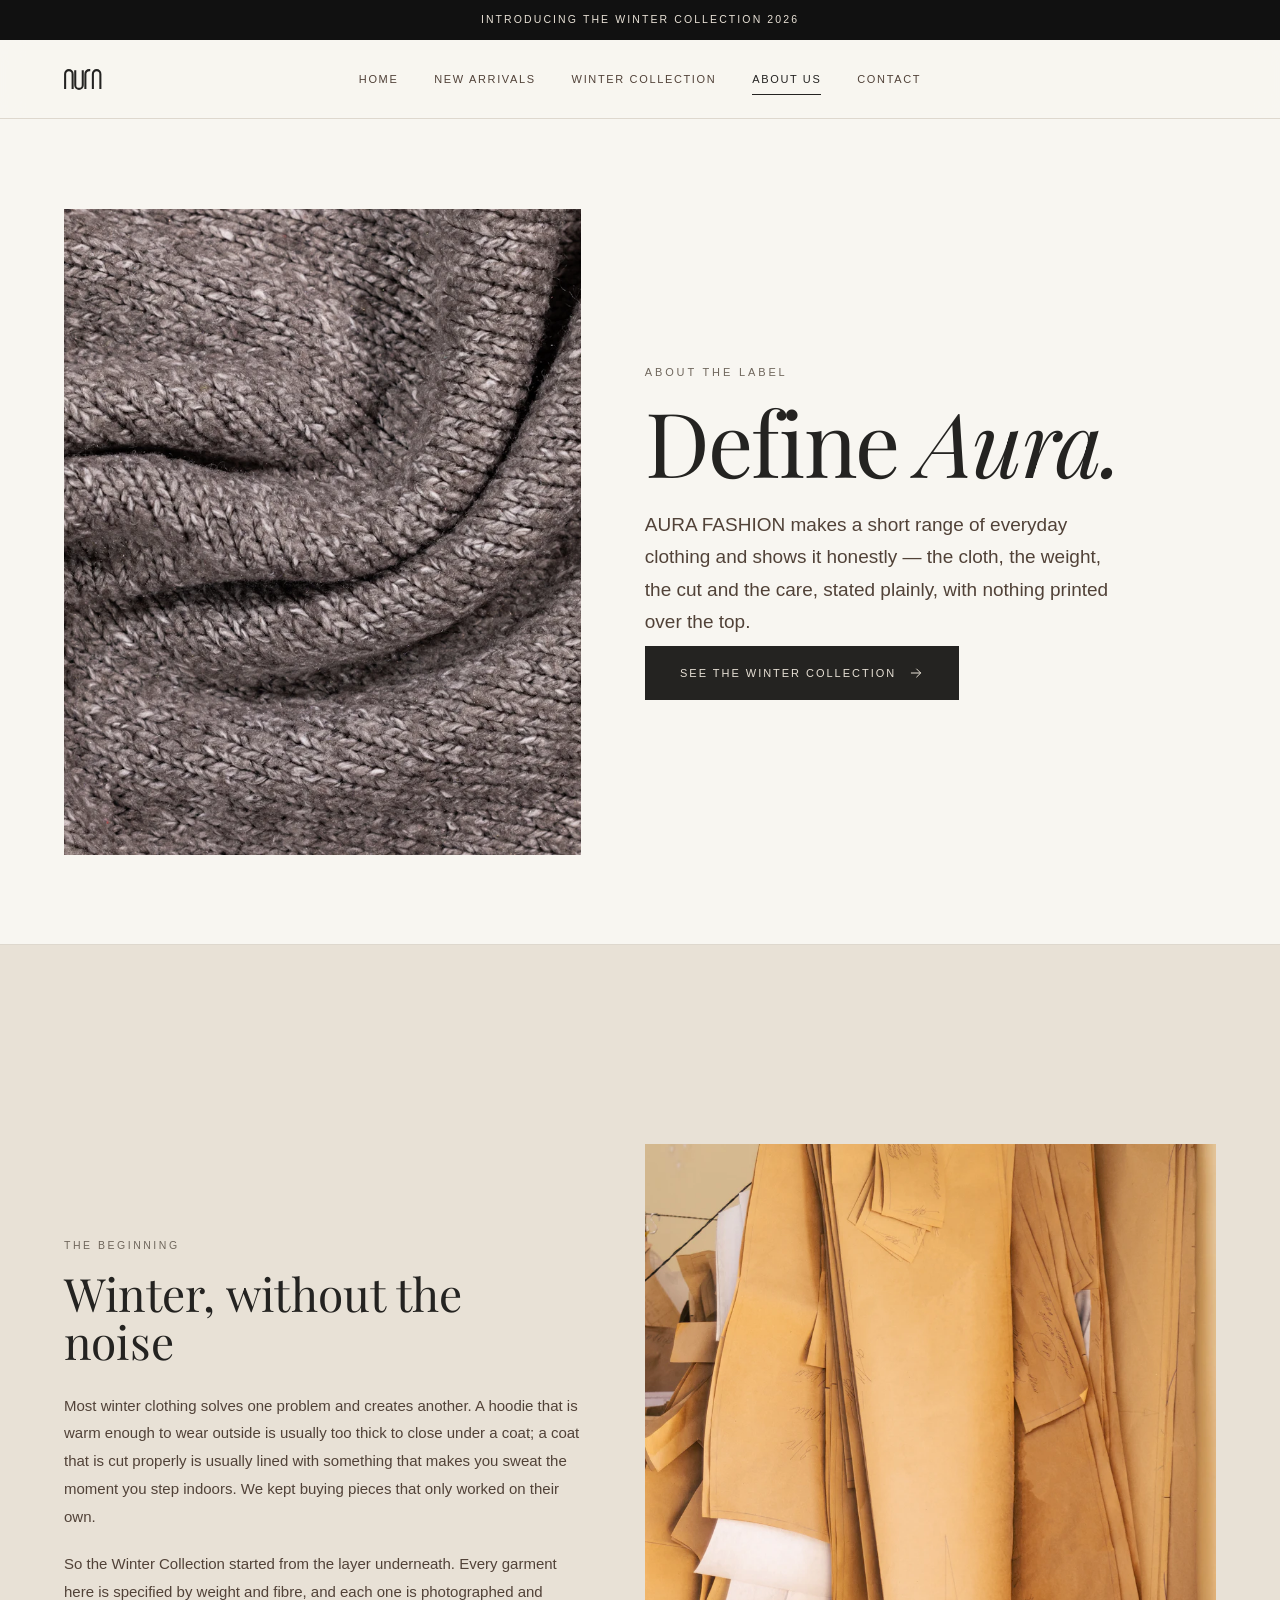
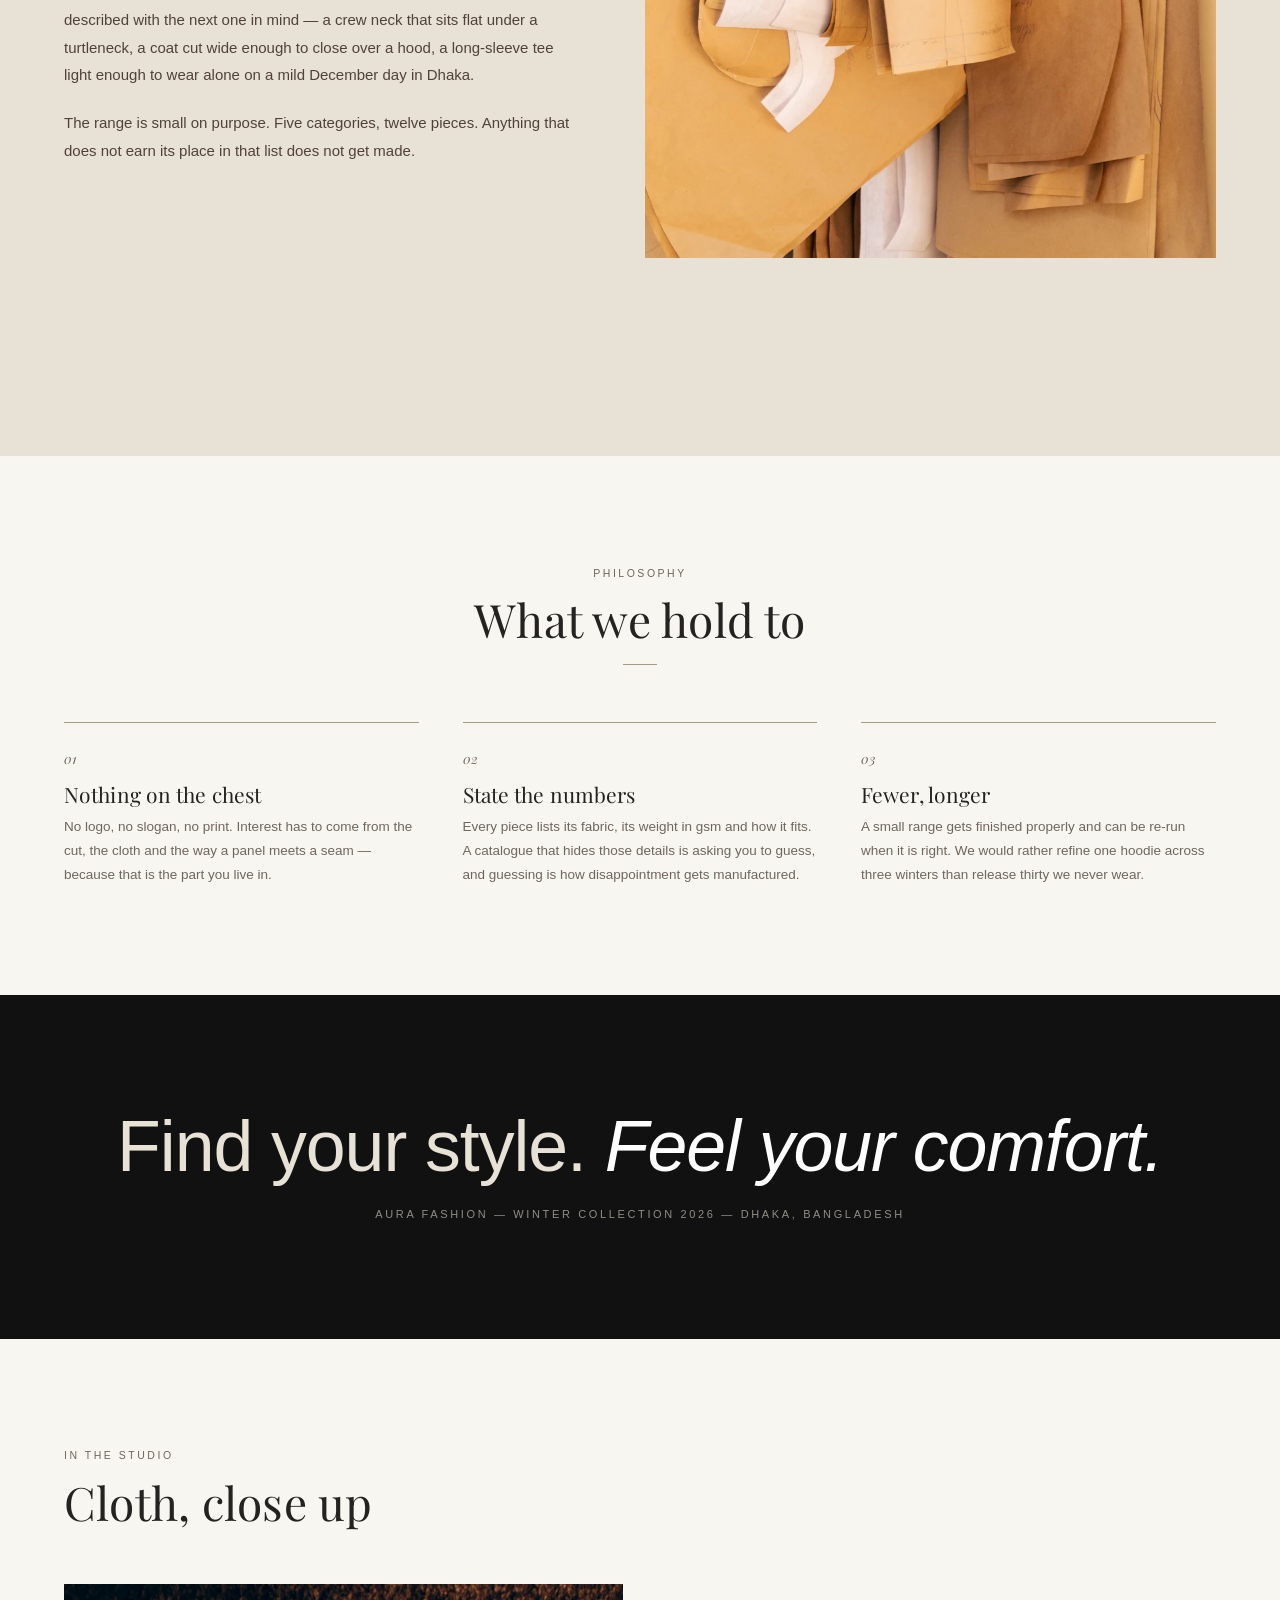
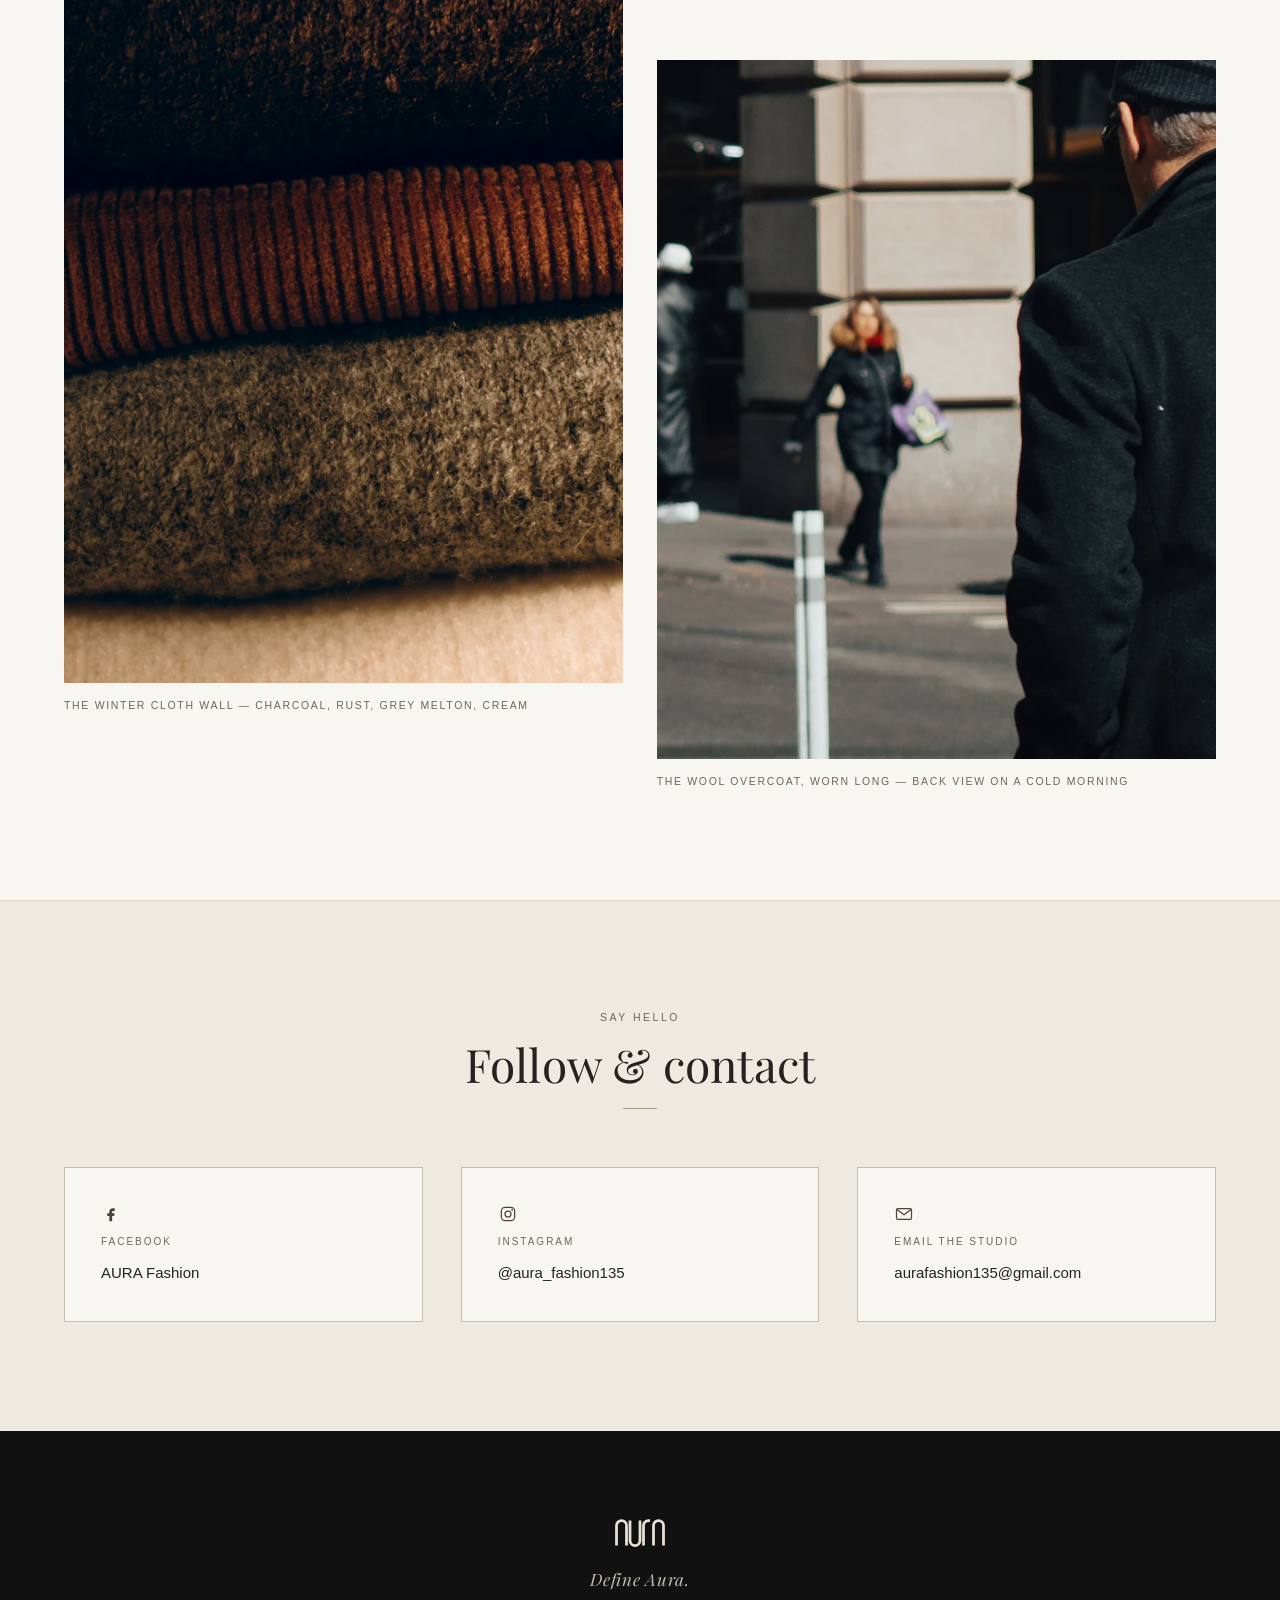
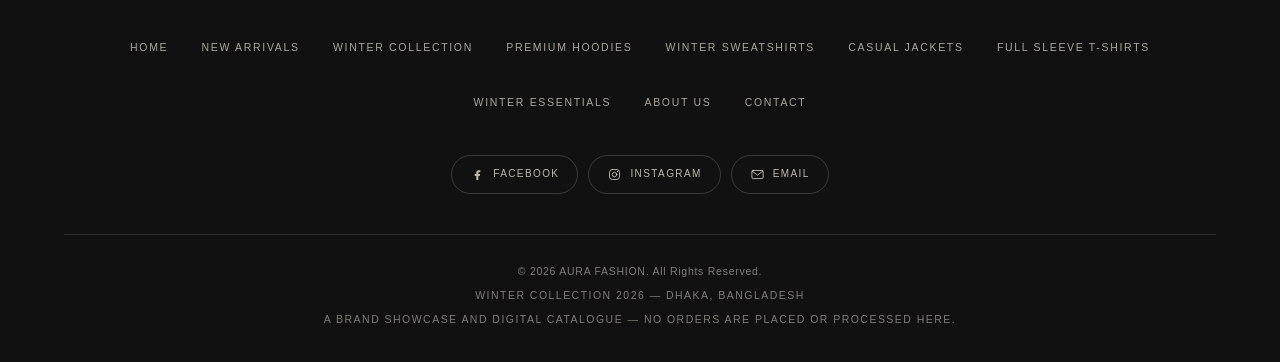
==== commit c4e8c702: "Update Aura Fashion website with winter edition design" ====
--- a/about.html
+++ b/about.html
@@ -3,11 +3,17 @@
 <head>
 <meta charset="utf-8">
 <meta name="viewport" content="width=device-width, initial-scale=1">
-<title>About — AURA FASHION</title>
-<meta name="description" content="AURA FASHION is a small clothing label in Dhaka making heavyweight tees and archive-inspired jerseys. The thinking behind the brand.">
-<meta name="theme-color" content="#0a0a0a">
+<title>About Us — AURA FASHION</title>
+<meta name="description" content="AURA FASHION is a minimalist menswear label in Dhaka. The thinking behind the Winter Collection 2026: timeless essentials, everyday comfort and modern designs.">
+<meta name="theme-color" content="#111111">
+<meta property="og:title" content="About AURA FASHION — Define Aura.">
+<meta property="og:description" content="Timeless essentials, everyday comfort, and modern designs that help you express your individuality.">
+<meta property="og:type" content="website">
+<meta property="og:image" content="assets/images/lifestyle/about-patterns.webp">
 <link rel="icon" href="assets/favicon.svg" type="image/svg+xml">
 <script>document.documentElement.classList.add("js")</script>
+<link rel="preload" href="assets/fonts/PlayfairDisplay-normal-400700.woff2" as="font" type="font/woff2" crossorigin>
+<link rel="stylesheet" href="assets/css/fonts.css">
 <link rel="stylesheet" href="assets/css/style.css">
 </head>
 <body data-page="about">
@@ -20,18 +26,18 @@
   <section class="wrap">
     <div class="about-hero">
       <div class="about-hero-media" data-reveal>
-        <img src="assets/images/editorial/about-story.jpg"
-             alt="Two models in plain monochrome t-shirts standing together against a concrete wall"
-             width="1000" height="1250" fetchpriority="high" decoding="async">
+        <img src="assets/images/lifestyle/about-knit-detail.webp"
+             alt="Close detail of a grey-brown ribbed winter knit showing the full depth of the stitch"
+             width="900" height="900" fetchpriority="high" decoding="async">
       </div>
       <div data-reveal style="--d:120ms">
         <p class="about-kicker">About the label</p>
-        <h1 class="about-title">Define<br>Aura.</h1>
+        <h1 class="about-title">Define <em>Aura.</em></h1>
         <p class="about-lede">AURA FASHION makes a short range of everyday clothing and shows it
           honestly &mdash; the cloth, the weight, the cut and the care, stated plainly, with
           nothing printed over the top.</p>
         <div class="hero-actions">
-          <a class="btn" href="collection.html">See the catalogue
+          <a class="btn" href="collection.html">See the Winter Collection
             <svg class="ai" viewBox="0 0 24 24" fill="none" stroke="currentColor" stroke-width="1.5" stroke-linecap="round" stroke-linejoin="round" aria-hidden="true"><path d="M5 12h14M13 6l6 6-6 6"/></svg>
           </a>
         </div>
@@ -40,28 +46,30 @@
   </section>
 
   <!-- Story -->
-  <section class="section section--wash section--rule">
+  <section class="section section--cream section--rule">
     <div class="wrap">
       <div class="about-hero">
         <div data-reveal>
           <p class="eyebrow">The beginning</p>
-          <h2 class="section-title" style="margin:14px 0 24px">Started with a plain black tee</h2>
+          <h2 class="section-title" style="margin:16px 0 26px">Winter, without the noise</h2>
           <div class="prose">
-            <p>We kept buying the same shirt and throwing the same shirt away. Either the collar
-              went loose after four washes, or the black faded to a grey that nothing else in the
-              wardrobe matched. The good ones cost three times as much as the ones that fell
-              apart, and there did not seem to be a reason for that beyond the label on the neck.</p>
-            <p>So we started with one garment and fixed the things that annoyed us: heavier yarn,
-              a ribbed collar that keeps its shape, shoulder tape so the neck does not stretch,
-              and a dye that fades evenly instead of going chalky. Then we stopped adding to it.</p>
-            <p>The range is still small on purpose. Two categories, twelve pieces. Anything that
-              does not earn its place in that list does not get made.</p>
+            <p>Most winter clothing solves one problem and creates another. A hoodie that is warm
+              enough to wear outside is usually too thick to close under a coat; a coat that is cut
+              properly is usually lined with something that makes you sweat the moment you step
+              indoors. We kept buying pieces that only worked on their own.</p>
+            <p>So the Winter Collection started from the layer underneath. Every garment here is
+              specified by weight and fibre, and each one is photographed and described with the
+              next one in mind &mdash; a crew neck that sits flat under a turtleneck, a coat cut
+              wide enough to close over a hood, a long-sleeve tee light enough to wear alone on a
+              mild December day in Dhaka.</p>
+            <p>The range is small on purpose. Five categories, twelve pieces. Anything that does
+              not earn its place in that list does not get made.</p>
           </div>
         </div>
         <div class="about-hero-media" data-reveal style="--d:120ms">
-          <img src="assets/images/editorial/about-atelier.jpg"
-               alt="Hands guiding black cotton fabric under the needle of a sewing machine"
-               width="1000" height="1250" loading="lazy" decoding="async">
+          <img src="assets/images/lifestyle/about-patterns.webp"
+               alt="Paper cutting patterns laid out over tailoring cloth on a worktable"
+               width="900" height="1200" loading="lazy" decoding="async">
         </div>
       </div>
     </div>
@@ -92,7 +100,7 @@
           <p class="principle-num">03</p>
           <h3>Fewer, longer</h3>
           <p>A small range gets finished properly and can be re-run when it is right. We would
-            rather refine one tee across three seasons than release twelve we never wear.</p>
+            rather refine one hoodie across three winters than release thirty we never wear.</p>
         </div>
       </div>
     </div>
@@ -101,8 +109,8 @@
   <!-- Slogan band -->
   <section class="quote-band">
     <div class="wrap">
-      <p class="quote" data-reveal>Define Aura.</p>
-      <p class="quote-sub" data-reveal style="--d:120ms">AURA FASHION &mdash; est. 2026 &mdash; Dhaka, Bangladesh</p>
+      <p class="quote" data-reveal>Find your style. <em>Feel your comfort.</em></p>
+      <p class="quote-sub" data-reveal style="--d:120ms">AURA FASHION &mdash; Winter Collection 2026 &mdash; Dhaka, Bangladesh</p>
     </div>
   </section>
 
@@ -115,16 +123,16 @@
       </header>
       <div class="split-media">
         <figure data-reveal>
-          <img src="assets/images/editorial/detail-fabric.jpg"
-               alt="Macro detail of heavy black cotton jersey showing the knit grain and a twin-needle hem"
-               width="900" height="900" loading="lazy" decoding="async">
-          <figcaption>260 gsm open-end cotton &mdash; twin-needle hem</figcaption>
+          <img src="assets/images/lifestyle/about-warm-stack.webp"
+               alt="A stack of folded winter fabrics in charcoal, rust corduroy, grey wool and cream"
+               width="1200" height="900" loading="lazy" decoding="async">
+          <figcaption>The winter cloth wall &mdash; charcoal, rust, grey melton, cream</figcaption>
         </figure>
         <figure data-reveal style="--d:120ms">
-          <img src="assets/images/editorial/category-jerseys.jpg"
-               alt="Model wearing a black and white striped football jersey against a concrete wall"
-               width="900" height="1125" loading="lazy" decoding="async">
-          <figcaption>Retro Stripe Jersey &mdash; woven panels, no print</figcaption>
+          <img src="assets/images/lifestyle/about-street.webp"
+               alt="A man seen from behind in a long black winter coat walking along a city street"
+               width="1400" height="800" loading="lazy" decoding="async">
+          <figcaption>The wool overcoat, worn long &mdash; back view on a cold morning</figcaption>
         </figure>
       </div>
     </div>
@@ -138,18 +146,16 @@
         <h2 class="section-title">Follow &amp; contact</h2>
       </header>
       <div class="contact-grid">
-        <a class="contact-card" href="https://www.facebook.com/aurafashion" target="_blank"
-           rel="noopener noreferrer" data-reveal style="--d:0ms">
+        <div class="contact-card" data-reveal style="--d:0ms">
           <svg class="ai" viewBox="0 0 24 24" aria-hidden="true"><path d="M14 8.5h2.5V5.2H14c-2.4 0-4 1.6-4 4v1.8H7.5v3.3H10v6.5h3.4v-6.5h2.4l.4-3.3h-2.8V9.4c0-.6.3-.9.6-.9z" fill="currentColor"/></svg>
           <span class="contact-label">Facebook</span>
           <span class="contact-value">AURA Fashion</span>
-        </a>
-        <a class="contact-card" href="https://www.instagram.com/aura_fashion135" target="_blank"
-           rel="noopener noreferrer" data-reveal style="--d:110ms">
+        </div>
+        <div class="contact-card" data-reveal style="--d:110ms">
           <svg class="ai" viewBox="0 0 24 24" fill="none" stroke="currentColor" stroke-width="1.5" aria-hidden="true"><rect x="4" y="4" width="16" height="16" rx="4.6"/><circle cx="12" cy="12" r="3.6"/><circle cx="16.9" cy="7.1" r="1.1" fill="currentColor" stroke="none"/></svg>
           <span class="contact-label">Instagram</span>
           <span class="contact-value">@aura_fashion135</span>
-        </a>
+        </div>
         <a class="contact-card" href="mailto:aurafashion135@gmail.com" data-reveal style="--d:220ms">
           <svg class="ai" viewBox="0 0 24 24" fill="none" stroke="currentColor" stroke-width="1.5" stroke-linecap="round" stroke-linejoin="round" aria-hidden="true"><rect x="3" y="5.5" width="18" height="13" rx="2"/><path d="M3.6 6.6L12 13l8.4-6.4"/></svg>
           <span class="contact-label">Email the studio</span>
--- a/assets/css/fonts.css
+++ b/assets/css/fonts.css
@@ -0,0 +1,22 @@
+/* Playfair Display — SIL Open Font License 1.1, https://scripts.sil.org/OFL
+   Self-hosted variable woff2; the site makes no third-party font requests. */
+
+/* latin */
+@font-face {
+  font-family: 'Playfair Display';
+  font-style: italic;
+  font-weight: 400 700;
+  font-display: swap;
+  src: url(../fonts/PlayfairDisplay-italic-400700.woff2) format('woff2');
+  unicode-range: U+0000-00FF, U+0131, U+0152-0153, U+02BB-02BC, U+02C6, U+02DA, U+02DC, U+0304, U+0308, U+0329, U+2000-206F, U+20AC, U+2122, U+2191, U+2193, U+2212, U+2215, U+FEFF, U+FFFD;
+}
+
+/* latin */
+@font-face {
+  font-family: 'Playfair Display';
+  font-style: normal;
+  font-weight: 400 700;
+  font-display: swap;
+  src: url(../fonts/PlayfairDisplay-normal-400700.woff2) format('woff2');
+  unicode-range: U+0000-00FF, U+0131, U+0152-0153, U+02BB-02BC, U+02C6, U+02DA, U+02DC, U+0304, U+0308, U+0329, U+2000-206F, U+20AC, U+2122, U+2191, U+2193, U+2212, U+2215, U+FEFF, U+FFFD;
+}
--- a/assets/css/style.css
+++ b/assets/css/style.css
@@ -1,6 +1,7 @@
 /* ==========================================================================
    AURA FASHION — stylesheet
-   Premium minimalist black/white system. No frameworks, no external requests.
+   Winter Collection 2026. Editorial serif display over a warm charcoal,
+   espresso and winter-cream palette. No frameworks, no external requests.
 
    1  Tokens & reset
    2  Typography
@@ -20,22 +21,25 @@
 /* =============================== 1. Tokens =============================== */
 
 :root {
-  --ink: #0d0d0d;
-  --ink-soft: #46464a;
-  --muted: #7c7c80;
-  --line: #e3e2df;
-  --line-strong: #c9c8c4;
-  --paper: #ffffff;
-  --wash: #f5f4f2;
-  --wash-deep: #eceae6;
-  --black: #0a0a0a;
-
+  --ink: #242321;          /* charcoal — primary text */
+  --ink-soft: #514238;     /* espresso — secondary text */
+  --muted: #6f665c;        /* small caps, meta copy (AA on paper) */
+  --taupe: #a69a87;        /* warm taupe — rules and accents only */
+  --cream: #e8e1d6;        /* winter cream */
+  --paper: #f8f6f1;        /* off white — page background */
+  --paper-deep: #efeae1;   /* raised panels */
+  --soft-grey: #d8d5d0;    /* hairlines */
+  --line: #ded8ce;
+  --line-strong: #c4bdb0;
+  --black: #111111;        /* pure black — dark bands */
+
+  --serif: "Playfair Display", "Iowan Old Style", "Palatino Linotype", Palatino, Georgia, serif;
   --sans: "Helvetica Neue", Helvetica, Arial, "Segoe UI", system-ui, sans-serif;
 
-  --header-h: 74px;
-  --announce-h: 38px;
-  --maxw: 1240px;
-  --pad: clamp(20px, 5vw, 64px);
+  --header-h: 78px;
+  --announce-h: 40px;
+  --maxw: 1280px;
+  --pad: clamp(20px, 5vw, 68px);
   --gutter: clamp(18px, 2.2vw, 30px);
 
   --ease: cubic-bezier(0.22, 0.61, 0.36, 1);
@@ -56,7 +60,7 @@
 body {
   font-family: var(--sans);
   font-size: 16px;
-  line-height: 1.6;
+  line-height: 1.65;
   color: var(--ink);
   background: var(--paper);
   -webkit-font-smoothing: antialiased;
@@ -80,31 +84,41 @@
 
 ul { list-style: none; padding: 0; }
 
-h1, h2, h3, h4 { font-weight: 500; line-height: 1.1; }
-
-::selection { background: var(--ink); color: var(--paper); }
+h1, h2, h3, h4 {
+  font-family: var(--serif);
+  font-weight: 400;
+  line-height: 1.06;
+  letter-spacing: 0.005em;
+}
+
+::selection { background: var(--ink); color: var(--cream); }
 
 /* ============================= 2. Typography ============================= */
 
 .eyebrow {
   font-size: 10.5px;
-  letter-spacing: 0.22em;
+  letter-spacing: 0.24em;
   text-transform: uppercase;
   color: var(--muted);
   font-weight: 400;
 }
 
+.eyebrow--light { color: rgba(232, 225, 214, 0.78); }
+
 .section-title {
-  font-size: clamp(22px, 2.9vw, 32px);
-  text-transform: uppercase;
-  letter-spacing: 0.05em;
-  line-height: 1.05;
-}
+  font-family: var(--serif);
+  font-size: clamp(27px, 3.6vw, 46px);
+  line-height: 1.04;
+  letter-spacing: 0.005em;
+}
+
+.section-title em { font-style: italic; }
 
 .lede {
   font-size: clamp(15px, 1.5vw, 18px);
   line-height: 1.7;
   color: var(--ink-soft);
+  max-width: 58ch;
 }
 
 /* ========================== 3. Layout primitives ========================= */
@@ -116,26 +130,29 @@
   padding-inline: var(--pad);
 }
 
-.section { padding-block: clamp(60px, 8.5vw, 116px); }
-.section--tight { padding-block: clamp(44px, 5.5vw, 72px); }
-.section--wash { background: var(--wash); }
+.section { padding-block: clamp(64px, 8.5vw, 122px); }
+.section--tight { padding-block: clamp(44px, 5.5vw, 76px); }
+.section--wash { background: var(--paper-deep); }
+.section--cream { background: var(--cream); }
 .section--rule { border-top: 1px solid var(--line); }
 
 .section-head {
   display: flex;
   flex-direction: column;
   align-items: center;
-  gap: 12px;
+  gap: 14px;
   text-align: center;
-  margin-bottom: clamp(32px, 4.5vw, 56px);
-}
+  margin-bottom: clamp(34px, 4.5vw, 60px);
+}
+
+.section-head .lede { margin-inline: auto; }
 
 .section-head::after {
   content: "";
-  width: 26px;
+  width: 34px;
   height: 1px;
-  background: var(--ink);
-  opacity: 0.35;
+  background: var(--taupe);
+  margin-top: 6px;
 }
 
 .section-head--flush { align-items: flex-start; text-align: left; }
@@ -153,9 +170,10 @@
   padding: 17px 34px;
   border: 1px solid var(--ink);
   background: var(--ink);
-  color: var(--paper);
+  color: var(--cream);
+  font-family: var(--sans);
   font-size: 11px;
-  letter-spacing: 0.17em;
+  letter-spacing: 0.18em;
   text-transform: uppercase;
   transition: background var(--t-fast), color var(--t-fast),
               border-color var(--t-fast), transform var(--t-fast);
@@ -166,10 +184,20 @@
 .btn:active { transform: translateY(1px); }
 
 .btn--ghost { background: transparent; color: var(--ink); }
-.btn--ghost:hover { background: var(--ink); color: var(--paper); }
-
-.btn--light { border-color: var(--paper); background: var(--paper); color: var(--ink); }
-.btn--light:hover { background: transparent; color: var(--paper); }
+.btn--ghost:hover { background: var(--ink); color: var(--cream); }
+
+.btn--light { border-color: var(--cream); background: var(--cream); color: var(--ink); }
+.btn--light:hover { background: transparent; color: var(--cream); }
+
+/* Sits on a photograph: a hairline outline with a soft dark plate behind it so
+   the label stays legible whatever the image does underneath. */
+.btn--outline-light {
+  border-color: rgba(232, 225, 214, 0.62);
+  background: transparent;
+  color: var(--cream);
+}
+
+.btn--outline-light:hover { background: var(--cream); color: var(--ink); border-color: var(--cream); }
 
 .btn--sm { padding: 13px 24px; font-size: 10px; }
 
@@ -180,16 +208,19 @@
   align-items: center;
   gap: 9px;
   font-size: 11px;
-  letter-spacing: 0.16em;
-  text-transform: uppercase;
-  padding-bottom: 3px;
+  letter-spacing: 0.17em;
+  text-transform: uppercase;
+  padding-bottom: 4px;
   border-bottom: 1px solid var(--line-strong);
-  transition: border-color var(--t-fast), gap var(--t-fast);
+  transition: border-color var(--t-fast), gap var(--t-fast), color var(--t-fast);
 }
 
 .text-link:hover { border-color: var(--ink); gap: 14px; }
 .text-link .ai { width: 15px; height: 15px; }
 
+.text-link--light { color: var(--cream); border-bottom-color: rgba(232, 225, 214, 0.45); }
+.text-link--light:hover { color: #fff; border-bottom-color: #fff; }
+
 /* ================= 5. Announcement bar, header, nav ====================== */
 
 .announce {
@@ -197,9 +228,9 @@
   display: grid;
   place-items: center;
   background: var(--black);
-  color: #fff;
+  color: var(--cream);
   font-size: 10.5px;
-  letter-spacing: 0.18em;
+  letter-spacing: 0.2em;
   text-transform: uppercase;
   padding-inline: 16px;
   text-align: center;
@@ -209,14 +240,14 @@
   position: sticky;
   top: 0;
   z-index: 60;
-  background: rgba(255, 255, 255, 0.94);
-  -webkit-backdrop-filter: saturate(180%) blur(12px);
-  backdrop-filter: saturate(180%) blur(12px);
+  background: rgba(248, 246, 241, 0.94);
+  -webkit-backdrop-filter: saturate(160%) blur(12px);
+  backdrop-filter: saturate(160%) blur(12px);
   border-bottom: 1px solid var(--line);
-  transition: box-shadow var(--t-fast);
-}
-
-.site-header.is-stuck { box-shadow: 0 1px 22px rgba(0, 0, 0, 0.05); }
+  transition: box-shadow var(--t-fast), background var(--t-fast);
+}
+
+.site-header.is-stuck { box-shadow: 0 1px 20px rgba(36, 35, 33, 0.07); }
 
 .header-inner {
   display: grid;
@@ -241,7 +272,7 @@
   justify-self: center;
   display: flex;
   align-items: center;
-  gap: clamp(22px, 3vw, 40px);
+  gap: clamp(20px, 2.8vw, 38px);
 }
 
 .nav-link {
@@ -310,7 +341,7 @@
   position: fixed;
   inset: 0;
   z-index: 70;
-  background: rgba(10, 10, 10, 0.42);
+  background: rgba(17, 17, 17, 0.44);
   opacity: 0;
   transition: opacity var(--t-med);
 }
@@ -323,7 +354,7 @@
   right: 0;
   bottom: 0;
   z-index: 80;
-  width: min(360px, 88vw);
+  width: min(370px, 88vw);
   background: var(--paper);
   border-left: 1px solid var(--line);
   display: flex;
@@ -354,21 +385,21 @@
 .drawer-close { width: 40px; height: 40px; display: grid; place-items: center; }
 .drawer-close .ai { width: 20px; height: 20px; }
 
-.drawer-links { display: flex; flex-direction: column; padding-top: 14px; }
+.drawer-links { display: flex; flex-direction: column; padding-top: 10px; }
 
 .drawer-link {
-  font-size: clamp(24px, 7vw, 30px);
-  text-transform: uppercase;
-  letter-spacing: 0.02em;
-  padding: 14px 0;
+  font-family: var(--serif);
+  font-size: clamp(25px, 7vw, 32px);
+  letter-spacing: 0.01em;
+  padding: 15px 0;
   border-bottom: 1px solid var(--line);
   transition: padding-left var(--t-fast), color var(--t-fast);
 }
 
-.drawer-link:hover { padding-left: 10px; color: var(--muted); }
+.drawer-link:hover { padding-left: 10px; color: var(--ink-soft); }
 
 .drawer-foot { margin-top: auto; padding-top: 32px; display: grid; gap: 14px; }
-.drawer-slogan { font-size: 11px; letter-spacing: 0.22em; color: var(--muted); }
+.drawer-slogan { font-size: 11px; letter-spacing: 0.22em; text-transform: uppercase; color: var(--muted); }
 
 .drawer-mail {
   display: inline-flex;
@@ -387,8 +418,8 @@
   position: relative;
   overflow: hidden;
   background: var(--black);
-  color: #fff;
-  padding-block: clamp(54px, 7vw, 84px) clamp(26px, 3vw, 34px);
+  color: var(--cream);
+  padding-block: clamp(56px, 7vw, 88px) clamp(26px, 3vw, 34px);
 }
 
 .footer-inner {
@@ -397,19 +428,20 @@
   display: flex;
   flex-direction: column;
   align-items: center;
-  gap: clamp(26px, 3.6vw, 38px);
+  gap: clamp(26px, 3.6vw, 40px);
   text-align: center;
 }
 
-.footer-brand { display: grid; justify-items: center; gap: 16px; }
-
-.wordmark--footer { height: 28px; color: #fff; }
+.footer-brand { display: grid; justify-items: center; gap: 18px; }
+
+.wordmark--footer { height: 28px; color: var(--cream); }
 
 .footer-slogan {
-  font-size: 10.5px;
-  letter-spacing: 0.26em;
-  text-transform: uppercase;
-  color: rgba(255, 255, 255, 0.5);
+  font-family: var(--serif);
+  font-style: italic;
+  font-size: 17px;
+  letter-spacing: 0.04em;
+  color: rgba(232, 225, 214, 0.82);
 }
 
 .footer-nav {
@@ -424,68 +456,58 @@
   font-size: 10.5px;
   letter-spacing: 0.16em;
   text-transform: uppercase;
-  color: rgba(255, 255, 255, 0.68);
+  color: rgba(232, 225, 214, 0.72);
   padding-bottom: 3px;
   border-bottom: 1px solid transparent;
   transition: color var(--t-fast), border-color var(--t-fast);
 }
 
-.footer-nav a:hover { color: #fff; border-color: rgba(255, 255, 255, 0.5); }
+.footer-nav a:hover { color: #fff; border-color: rgba(232, 225, 214, 0.55); }
 
 .footer-social { display: flex; flex-wrap: wrap; justify-content: center; gap: 10px; }
 
-.footer-social a {
+.footer-social a,
+.footer-social .social-static {
   display: inline-flex;
   align-items: center;
   gap: 8px;
   padding: 10px 18px;
-  border: 1px solid rgba(255, 255, 255, 0.18);
+  border: 1px solid rgba(232, 225, 214, 0.2);
   border-radius: 999px;
   font-size: 10px;
   letter-spacing: 0.14em;
   text-transform: uppercase;
-  color: rgba(255, 255, 255, 0.78);
-  transition: background var(--t-fast), color var(--t-fast),
-              border-color var(--t-fast);
+  color: rgba(232, 225, 214, 0.8);
+  transition: background var(--t-fast), color var(--t-fast), border-color var(--t-fast);
 }
 
 .footer-social .ai { width: 15px; height: 15px; }
 
 .footer-social a:hover {
-  background: #fff;
+  background: var(--cream);
   color: var(--black);
-  border-color: #fff;
+  border-color: var(--cream);
 }
 
 .footer-meta {
   width: 100%;
-  border-top: 1px solid rgba(255, 255, 255, 0.12);
+  border-top: 1px solid rgba(232, 225, 214, 0.14);
   padding-top: clamp(20px, 2.6vw, 28px);
   display: grid;
   gap: 7px;
   font-size: 10.5px;
   letter-spacing: 0.07em;
-  color: rgba(255, 255, 255, 0.42);
+  color: rgba(232, 225, 214, 0.52);
 }
 
 .footer-note { text-transform: uppercase; letter-spacing: 0.14em; }
 
-.sparkle {
-  position: absolute;
-  right: clamp(16px, 5vw, 70px);
-  bottom: clamp(16px, 5vw, 60px);
-  width: clamp(58px, 8vw, 104px);
-  height: auto;
-  fill: rgba(255, 255, 255, 0.09);
-  pointer-events: none;
-}
-
 /* ======================== 8. Cards & product grid ======================== */
 
 .product-grid {
   display: grid;
   grid-template-columns: repeat(4, minmax(0, 1fr));
-  gap: clamp(22px, 2.6vw, 34px) clamp(16px, 1.8vw, 24px);
+  gap: clamp(26px, 3vw, 42px) clamp(16px, 1.8vw, 26px);
 }
 
 .card { display: flex; flex-direction: column; }
@@ -493,9 +515,9 @@
 .card-media {
   position: relative;
   display: block;
-  aspect-ratio: 2 / 3;
+  aspect-ratio: 4 / 5;
   overflow: hidden;
-  background: var(--wash);
+  background: var(--cream);
 }
 
 .card-media img {
@@ -506,7 +528,7 @@
   transition: transform var(--t-slow);
 }
 
-.card:hover .card-media img { transform: scale(1.05); }
+.card:hover .card-media img { transform: scale(1.045); }
 
 .card-view {
   position: absolute;
@@ -531,7 +553,19 @@
 .card:hover .card-view,
 .card:focus-within .card-view { transform: translateY(0); }
 
-.card-body { padding-top: 15px; display: flex; flex-direction: column; gap: 5px; }
+.card-flag {
+  position: absolute;
+  top: 12px;
+  left: 12px;
+  background: rgba(17, 17, 17, 0.72);
+  color: var(--cream);
+  font-size: 9px;
+  letter-spacing: 0.16em;
+  text-transform: uppercase;
+  padding: 6px 10px;
+}
+
+.card-body { padding-top: 16px; display: flex; flex-direction: column; gap: 5px; }
 
 .card-cat {
   font-size: 9.5px;
@@ -540,7 +574,13 @@
   color: var(--muted);
 }
 
-.card-name { font-size: 15px; letter-spacing: 0.005em; }
+.card-name {
+  font-family: var(--serif);
+  font-size: 19px;
+  font-weight: 400;
+  line-height: 1.2;
+  letter-spacing: 0.005em;
+}
 
 .card-name a {
   background-image: linear-gradient(var(--ink), var(--ink));
@@ -552,9 +592,9 @@
 
 .card-name a:hover { background-size: 100% 1px; }
 
-.card-tag { font-size: 12.5px; line-height: 1.55; color: var(--muted); }
-
-.card-swatches { display: flex; gap: 7px; margin-top: 8px; }
+.card-tag { font-size: 12.5px; line-height: 1.6; color: var(--muted); }
+
+.card-swatches { display: flex; gap: 7px; margin-top: 9px; }
 
 .swatch {
   width: 13px;
@@ -575,81 +615,109 @@
 
 /* ============================== 9. Home page ============================= */
 
+/* --- hero ---------------------------------------------------------------- */
+
 .hero {
-  display: grid;
-  grid-template-columns: 1.02fr 0.98fr;
+  position: relative;
+  display: flex;
+  align-items: center;
+  min-height: calc(100vh - var(--header-h) - var(--announce-h));
+  background: var(--black);
   border-bottom: 1px solid var(--line);
 }
 
-.hero-media { position: relative; overflow: hidden; background: var(--wash); }
-
-.hero-media img {
+.hero-media {
+  position: absolute;
+  inset: 0;
+  overflow: hidden;
+  background: var(--black);
+}
+
+.hero-img {
+  position: absolute;
+  inset: 0;
   width: 100%;
   height: 100%;
-  min-height: 460px;
   object-fit: cover;
-  object-position: left center;
-}
-
-.hero-panel {
-  background: var(--wash);
+  object-position: 62% 30%;
+  /* The photograph is wider than it is tall, so object-position cannot push the
+     model aside on its own at desktop widths. Scaling slightly and shifting the
+     frame keeps the headline column clear of his face. */
+  transform: scale(1.14) translateX(6%);
+}
+
+.hero-scrim {
+  position: absolute;
+  inset: 0;
+  background: linear-gradient(96deg,
+    rgba(17, 16, 15, 0.86) 0%,
+    rgba(17, 16, 15, 0.62) 34%,
+    rgba(17, 16, 15, 0.12) 62%,
+    rgba(17, 16, 15, 0) 78%);
+}
+
+.hero-copy {
+  position: relative;
+  z-index: 1;
+  width: 100%;
+  max-width: var(--maxw);
+  margin-inline: auto;
+  padding-inline: var(--pad);
+  padding-block: clamp(56px, 8vw, 104px);
   display: flex;
   flex-direction: column;
-  justify-content: center;
-  gap: 26px;
-  padding: clamp(40px, 6vw, 86px) clamp(28px, 5.5vw, 84px);
+  align-items: flex-start;
+  gap: 24px;
 }
 
 .hero-title {
-  font-size: clamp(44px, 6.6vw, 86px);
+  font-size: clamp(52px, 8.6vw, 124px);
   line-height: 0.92;
-  letter-spacing: -0.025em;
-  text-transform: uppercase;
-  max-width: 12ch;
-}
+  letter-spacing: -0.015em;
+  color: var(--cream);
+  max-width: 14ch;
+}
+
+.hero-title em { font-style: italic; color: #fff; }
 
 .hero-sub {
-  font-size: clamp(15px, 1.5vw, 17.5px);
-  color: var(--ink-soft);
-  max-width: 34ch;
-}
-
-.hero-actions { display: flex; flex-wrap: wrap; gap: 14px; padding-top: 6px; }
-
-.hero-foot {
-  display: flex;
-  flex-wrap: wrap;
-  gap: 10px 26px;
-  padding-top: 22px;
-  border-top: 1px solid var(--line-strong);
-  font-size: 10px;
-  letter-spacing: 0.18em;
-  text-transform: uppercase;
-  color: var(--muted);
-}
+  font-size: clamp(15.5px, 1.6vw, 18.5px);
+  line-height: 1.7;
+  color: rgba(232, 225, 214, 0.88);
+  max-width: 42ch;
+}
+
+.hero-actions { display: flex; flex-wrap: wrap; gap: 14px; padding-top: 8px; }
+
+/* --- category tiles ------------------------------------------------------ */
 
 .cat-grid {
   display: grid;
-  grid-template-columns: repeat(2, minmax(0, 1fr));
+  grid-template-columns: repeat(6, minmax(0, 1fr));
   gap: clamp(20px, 2.6vw, 34px);
 }
 
-.cat-tile { display: flex; flex-direction: column; }
+/* Five tiles across a six-column track: three on the first row, two wider
+   tiles on the second, so the block never ends on an orphan. */
+.cat-tile { display: flex; flex-direction: column; grid-column: span 2; }
+.cat-tile:nth-child(4),
+.cat-tile:nth-child(5) { grid-column: span 3; }
 
 .cat-frame {
   position: relative;
   display: block;
   aspect-ratio: 4 / 5;
   overflow: hidden;
-  background: var(--wash);
+  background: var(--cream);
 }
 
 .cat-frame img {
   width: 100%;
   height: 100%;
   object-fit: cover;
+  object-position: center 22%;
   transition: transform var(--t-slow), filter var(--t-slow);
-  filter: saturate(0.92);
+  filter: saturate(0.94);
 }
 
 .cat-tile:hover .cat-frame img { transform: scale(1.05); filter: saturate(1); }
@@ -672,25 +740,154 @@
 .cat-arrow .ai { width: 17px; height: 17px; }
 .cat-tile:hover .cat-arrow { opacity: 1; transform: translateY(0); }
 
-.cat-caption {
-  display: flex;
-  align-items: baseline;
-  justify-content: space-between;
+.cat-caption { padding-top: 18px; display: grid; gap: 8px; }
+
+.cat-name {
+  font-family: var(--serif);
+  font-size: clamp(20px, 2.2vw, 26px);
+  font-weight: 400;
+  line-height: 1.15;
+}
+
+.cat-copy { font-size: 13.5px; line-height: 1.65; color: var(--muted); max-width: 40ch; }
+
+.cat-explore {
+  display: inline-flex;
+  align-items: center;
+  gap: 8px;
+  margin-top: 4px;
+  font-size: 10.5px;
+  letter-spacing: 0.18em;
+  text-transform: uppercase;
+  color: var(--ink);
+  padding-bottom: 3px;
+  border-bottom: 1px solid var(--line-strong);
+  width: max-content;
+  transition: gap var(--t-fast), border-color var(--t-fast);
+}
+
+.cat-tile:hover .cat-explore { gap: 13px; border-bottom-color: var(--ink); }
+.cat-explore .ai { width: 14px; height: 14px; }
+
+.home-cta { display: flex; justify-content: center; padding-top: clamp(34px, 4vw, 50px); }
+
+/* --- banner bands -------------------------------------------------------- */
+
+.banner {
+  position: relative;
+  display: flex;
+  align-items: center;
+  overflow: hidden;
+  border-block: 1px solid var(--line);
+  background: var(--black);
+}
+
+.banner-media { position: absolute; inset: 0; }
+
+.banner-media img {
+  width: 100%;
+  height: 100%;
+  object-fit: cover;
+  object-position: center 40%;
+  /* Both campaign photographs are wider than they are tall, so at banner
+     aspect the crop is vertical only and object-position cannot move the
+     model sideways. Zooming and sliding the frame keeps the copy column off
+     his face. */
+  transform: scale(1.4) translateX(13%);
+}
+
+.banner-scrim {
+  position: absolute;
+  inset: 0;
+  background: linear-gradient(90deg,
+    rgba(17, 16, 15, 0.82) 0%,
+    rgba(17, 16, 15, 0.55) 42%,
+    rgba(17, 16, 15, 0.08) 74%,
+    rgba(17, 16, 15, 0) 100%);
+}
+
+.banner-body {
+  position: relative;
+  z-index: 1;
+  padding-block: clamp(74px, 12vw, 158px);
+  display: flex;
+  flex-direction: column;
+  align-items: flex-start;
   gap: 18px;
-  padding-top: 16px;
-}
-
-.cat-name { font-size: clamp(17px, 1.9vw, 21px); letter-spacing: 0.05em; text-transform: uppercase; }
-.cat-copy { font-size: 12.5px; color: var(--muted); text-align: right; max-width: 30ch; }
-.cat-count { font-size: 9.5px; letter-spacing: 0.18em; text-transform: uppercase; color: var(--muted); }
-
-.home-cta { display: flex; justify-content: center; padding-top: clamp(30px, 4vw, 44px); }
+}
+
+.banner-title {
+  font-size: clamp(34px, 5.4vw, 74px);
+  line-height: 1;
+  letter-spacing: -0.01em;
+  color: var(--cream);
+  max-width: 16ch;
+}
+
+.banner-title em { font-style: italic; color: #fff; }
+
+.banner-text {
+  font-size: clamp(15px, 1.6vw, 18px);
+  line-height: 1.7;
+  color: rgba(232, 225, 214, 0.86);
+  max-width: 40ch;
+}
+
+.banner-body .btn,
+.banner-body .text-link { margin-top: 10px; }
+
+/* --- editorial look cards ------------------------------------------------ */
+
+.look-grid {
+  display: grid;
+  grid-template-columns: repeat(3, minmax(0, 1fr));
+  gap: clamp(22px, 3vw, 40px);
+}
+
+.look-card { display: flex; flex-direction: column; }
+
+.look-media {
+  position: relative;
+  overflow: hidden;
+  aspect-ratio: 4 / 5;
+  background: var(--cream);
+}
+
+.look-media img {
+  width: 100%;
+  height: 100%;
+  object-fit: cover;
+  object-position: center 20%;
+  transition: transform var(--t-slow);
+}
+
+.look-card:hover .look-media img { transform: scale(1.04); }
+
+.look-num {
+  font-family: var(--serif);
+  font-style: italic;
+  font-size: 13px;
+  color: var(--taupe);
+  padding-top: 20px;
+}
+
+.look-name {
+  font-family: var(--serif);
+  font-size: clamp(20px, 2.1vw, 25px);
+  font-weight: 400;
+  line-height: 1.2;
+  margin-top: 6px;
+}
+
+.look-copy { font-size: 13.5px; line-height: 1.7; color: var(--muted); margin-top: 10px; max-width: 42ch; }
+
+/* --- brand story --------------------------------------------------------- */
 
 .intro {
   display: grid;
-  grid-template-columns: 1.05fr 0.95fr;
+  grid-template-columns: 1.02fr 0.98fr;
   align-items: stretch;
-  background: var(--wash);
+  background: var(--cream);
 }
 
 .intro-body {
@@ -698,19 +895,18 @@
   flex-direction: column;
   justify-content: center;
   gap: 22px;
-  padding: clamp(48px, 7vw, 96px) clamp(24px, 5vw, 72px) clamp(48px, 7vw, 96px) var(--pad);
+  padding: clamp(52px, 7vw, 108px) clamp(24px, 5vw, 76px) clamp(52px, 7vw, 108px) var(--pad);
 }
 
 .intro-title {
-  font-size: clamp(34px, 5.2vw, 66px);
-  line-height: 0.95;
-  letter-spacing: -0.02em;
-  text-transform: uppercase;
-}
-
-.intro-body p { font-size: clamp(14.5px, 1.4vw, 16.5px); color: var(--ink-soft); max-width: 46ch; }
-
-.intro-media { position: relative; overflow: hidden; min-height: 340px; }
+  font-size: clamp(38px, 5.6vw, 72px);
+  line-height: 0.98;
+  letter-spacing: -0.015em;
+}
+
+.intro-body p { font-size: clamp(15px, 1.5vw, 17px); color: var(--ink-soft); max-width: 48ch; }
+
+.intro-media { position: relative; overflow: hidden; min-height: 360px; }
 
 .intro-media img {
   position: absolute;
@@ -719,55 +915,62 @@
   height: 100%;
   object-fit: cover;
   object-position: center;
-  filter: grayscale(0.35);
 }
 
 .value-strip {
   display: grid;
   grid-template-columns: repeat(3, minmax(0, 1fr));
-  gap: clamp(20px, 3vw, 40px);
-  padding-block: clamp(34px, 4.5vw, 52px);
+  gap: clamp(20px, 3vw, 44px);
+  padding-block: clamp(34px, 4.5vw, 54px);
 }
 
 .value { display: flex; gap: 16px; align-items: flex-start; }
 
 .value-num {
-  font-size: 10px;
-  letter-spacing: 0.14em;
-  color: var(--muted);
-  padding-top: 4px;
+  font-family: var(--serif);
+  font-style: italic;
+  font-size: 15px;
+  color: var(--taupe);
+  padding-top: 2px;
   flex: none;
 }
 
-.value h3 { font-size: 13.5px; letter-spacing: 0.1em; text-transform: uppercase; margin-bottom: 7px; }
-.value p { font-size: 13px; line-height: 1.65; color: var(--muted); }
+.value h3 {
+  font-family: var(--serif);
+  font-size: 20px;
+  font-weight: 400;
+  letter-spacing: 0;
+  text-transform: none;
+  margin-bottom: 8px;
+}
+
+.value p { font-size: 13.5px; line-height: 1.7; color: var(--muted); }
 
 /* ============================ 10. Collection ============================= */
 
 .page-head {
-  background: var(--wash);
+  background: var(--cream);
   border-bottom: 1px solid var(--line);
-  padding-block: clamp(52px, 7.5vw, 92px);
+  padding-block: clamp(56px, 8vw, 104px);
   text-align: center;
   display: grid;
-  gap: 14px;
+  gap: 16px;
   justify-items: center;
 }
 
 .page-title {
-  font-size: clamp(38px, 6vw, 74px);
+  font-size: clamp(42px, 6.4vw, 84px);
   line-height: 1;
-  letter-spacing: -0.02em;
-  text-transform: uppercase;
-}
-
-.page-sub { font-size: clamp(14.5px, 1.5vw, 17px); color: var(--ink-soft); max-width: 46ch; }
+  letter-spacing: -0.015em;
+}
+
+.page-sub { font-size: clamp(15px, 1.5vw, 17.5px); color: var(--ink-soft); max-width: 52ch; }
 
 .filters {
   position: sticky;
   top: var(--header-h);
   z-index: 40;
-  background: rgba(255, 255, 255, 0.96);
+  background: rgba(248, 246, 241, 0.96);
   -webkit-backdrop-filter: blur(10px);
   backdrop-filter: blur(10px);
   border-bottom: 1px solid var(--line);
@@ -782,12 +985,18 @@
   padding-block: 15px;
 }
 
-.filter-list { display: flex; align-items: center; gap: clamp(14px, 2vw, 30px); flex-wrap: wrap; }
+.filter-list {
+  display: flex;
+  align-items: center;
+  gap: clamp(14px, 2vw, 30px);
+  flex-wrap: wrap;
+}
 
 .filter-btn {
   position: relative;
-  font-size: 12.5px;
-  letter-spacing: 0.05em;
+  font-size: 11.5px;
+  letter-spacing: 0.1em;
+  text-transform: uppercase;
   color: var(--muted);
   padding: 6px 0 9px;
   transition: color var(--t-fast);
@@ -813,7 +1022,7 @@
 .filter-btn sup {
   font-size: 8.5px;
   letter-spacing: 0.06em;
-  color: var(--muted);
+  color: var(--taupe);
   vertical-align: super;
   margin-left: 2px;
 }
@@ -827,7 +1036,7 @@
   color: var(--muted);
 }
 
-.collection-body { padding-block: clamp(34px, 4.5vw, 58px) clamp(56px, 7vw, 96px); }
+.collection-body { padding-block: clamp(38px, 4.5vw, 62px) clamp(58px, 7vw, 100px); }
 
 /* ========================= 11. Product details page ====================== */
 
@@ -844,24 +1053,24 @@
 
 .crumbs a { transition: color var(--t-fast); }
 .crumbs a:hover { color: var(--ink); }
-.crumbs .sep { opacity: 0.5; }
+.crumbs .sep { color: var(--taupe); }
 .crumbs .current { color: var(--ink); }
 
 .pdp {
   display: grid;
   grid-template-columns: minmax(0, 1.02fr) minmax(0, 0.98fr);
-  gap: clamp(28px, 4.5vw, 72px);
+  gap: clamp(28px, 4.5vw, 76px);
   align-items: start;
-  padding-bottom: clamp(48px, 6vw, 84px);
+  padding-bottom: clamp(52px, 6vw, 92px);
 }
 
 .pdp-gallery { position: sticky; top: calc(var(--header-h) + 20px); }
 
 .pdp-stage {
   position: relative;
-  aspect-ratio: 2 / 3;
+  aspect-ratio: 4 / 5;
   overflow: hidden;
-  background: var(--wash);
+  background: var(--cream);
 }
 
 .pdp-stage img {
@@ -875,12 +1084,13 @@
 }
 
 .pdp-stage.is-detail img { transform: scale(2.15); transform-origin: 50% 34%; }
+
 .pdp-tag-badge {
   position: absolute;
   left: 16px;
   top: 16px;
   z-index: 2;
-  background: var(--paper);
+  background: rgba(248, 246, 241, 0.92);
   color: var(--ink);
   font-size: 9.5px;
   letter-spacing: 0.18em;
@@ -897,9 +1107,9 @@
 
 .thumb {
   position: relative;
-  aspect-ratio: 2 / 3;
+  aspect-ratio: 4 / 5;
   overflow: hidden;
-  background: var(--wash);
+  background: var(--cream);
   border: 1px solid transparent;
   transition: border-color var(--t-fast);
 }
@@ -922,27 +1132,27 @@
   letter-spacing: 0.22em;
   text-transform: uppercase;
   color: var(--muted);
-  margin-bottom: 12px;
+  margin-bottom: 14px;
 }
 
 .pdp-name {
-  font-size: clamp(30px, 4.2vw, 50px);
+  font-size: clamp(34px, 4.6vw, 58px);
   line-height: 1.02;
-  letter-spacing: -0.02em;
-}
-
-.pdp-tag { font-size: 15px; color: var(--ink-soft); margin-top: 14px; }
+  letter-spacing: -0.015em;
+}
+
+.pdp-tag { font-family: var(--serif); font-style: italic; font-size: 18px; color: var(--ink-soft); margin-top: 16px; }
 
 .pdp-desc {
   font-size: 14.5px;
-  line-height: 1.78;
+  line-height: 1.8;
   color: var(--muted);
-  margin-top: 18px;
+  margin-top: 20px;
   max-width: 58ch;
 }
 
-.spec { padding-top: 28px; margin-top: 28px; border-top: 1px solid var(--line); }
-.spec + .spec { padding-top: 24px; margin-top: 0; }
+.spec { padding-top: 30px; margin-top: 30px; border-top: 1px solid var(--line); }
+.spec + .spec { padding-top: 26px; margin-top: 0; }
 
 .spec-label {
   display: flex;
@@ -952,10 +1162,10 @@
   font-size: 10px;
   letter-spacing: 0.2em;
   text-transform: uppercase;
-  margin-bottom: 13px;
-}
-
-.spec-label span { color: var(--muted); letter-spacing: 0.1em; text-transform: none; font-size: 11.5px; }
+  margin-bottom: 15px;
+}
+
+.spec-label span { color: var(--muted); letter-spacing: 0.06em; text-transform: none; font-size: 11.5px; }
 
 .color-row { display: flex; flex-wrap: wrap; gap: 18px; }
 
@@ -976,7 +1186,7 @@
   min-width: 52px;
   padding: 11px 6px 9px;
   text-align: center;
-  border: 1px solid var(--line);
+  border: 1px solid var(--line-strong);
   background: var(--paper);
   transition: border-color var(--t-fast), background var(--t-fast), color var(--t-fast);
 }
@@ -989,26 +1199,26 @@
 
 .fact { display: grid; grid-template-columns: 96px 1fr; gap: 14px; align-items: baseline; }
 .fact dt { font-size: 10px; letter-spacing: 0.16em; text-transform: uppercase; color: var(--muted); }
-.fact dd { font-size: 13.5px; line-height: 1.6; }
+.fact dd { font-size: 13.5px; line-height: 1.65; }
 
 .showcase-note {
   display: flex;
   align-items: flex-start;
   gap: 12px;
-  margin-top: 28px;
-  padding: 15px 18px;
-  background: var(--wash);
-  border-left: 2px solid var(--ink);
+  margin-top: 30px;
+  padding: 16px 19px;
+  background: var(--paper-deep);
+  border-left: 2px solid var(--taupe);
   font-size: 12.5px;
-  line-height: 1.6;
+  line-height: 1.65;
   color: var(--ink-soft);
 }
 
-.showcase-note .ai { width: 17px; height: 17px; flex: none; margin-top: 1px; }
+.showcase-note .ai { width: 17px; height: 17px; flex: none; margin-top: 1px; color: var(--muted); }
 
 /* Accordion */
 
-.acc { border-top: 1px solid var(--line); margin-top: 26px; }
+.acc { border-top: 1px solid var(--line); margin-top: 28px; }
 
 .acc-item { border-bottom: 1px solid var(--line); }
 
@@ -1020,14 +1230,14 @@
   gap: 16px;
   padding: 19px 0;
   text-align: left;
-  font-size: 12px;
-  letter-spacing: 0.13em;
+  font-size: 11.5px;
+  letter-spacing: 0.14em;
   text-transform: uppercase;
   transition: color var(--t-fast);
 }
 
 .acc-btn:hover { color: var(--muted); }
-.acc-btn .ai { width: 16px; height: 16px; flex: none; transition: transform var(--t-med); }
+.acc-btn .ai { width: 16px; height: 16px; flex: none; transition: transform var(--t-med); color: var(--muted); }
 .acc-item.is-open .acc-btn .ai { transform: rotate(180deg); }
 
 .acc-panel {
@@ -1038,18 +1248,17 @@
 
 .acc-item.is-open .acc-panel { grid-template-rows: 1fr; }
 .acc-panel > div { overflow: hidden; }
-.acc-inner { padding-bottom: 22px; font-size: 13.5px; line-height: 1.75; color: var(--muted); }
+.acc-inner { padding-bottom: 24px; font-size: 13.5px; line-height: 1.8; color: var(--muted); }
 .acc-inner li { position: relative; padding-left: 18px; }
-.acc-inner li + li { margin-top: 8px; }
+.acc-inner li + li { margin-top: 9px; }
 .acc-inner li::before {
   content: "";
   position: absolute;
   left: 0;
-  top: 9px;
+  top: 10px;
   width: 6px;
   height: 1px;
-  background: var(--ink);
-  opacity: 0.45;
+  background: var(--taupe);
 }
 
 .related-body { padding-block: clamp(44px, 5.5vw, 72px); }
@@ -1060,85 +1269,88 @@
   display: grid;
   grid-template-columns: 0.95fr 1.05fr;
   align-items: center;
-  gap: clamp(28px, 5vw, 76px);
-  padding-block: clamp(48px, 7vw, 96px);
-}
-
-.about-hero-media { position: relative; overflow: hidden; aspect-ratio: 4 / 5; background: var(--wash); }
-.about-hero-media img { width: 100%; height: 100%; object-fit: cover; }
+  gap: clamp(28px, 5vw, 80px);
+  padding-block: clamp(52px, 7vw, 104px);
+}
+
+.about-hero-media { position: relative; overflow: hidden; aspect-ratio: 4 / 5; background: var(--cream); }
+.about-hero-media img { width: 100%; height: 100%; object-fit: cover; object-position: center 24%; }
 
 .about-kicker { font-size: 11px; letter-spacing: 0.26em; text-transform: uppercase; color: var(--muted); }
 
 .about-title {
-  font-size: clamp(40px, 6.4vw, 82px);
+  font-size: clamp(48px, 7vw, 96px);
   line-height: 0.94;
-  letter-spacing: -0.025em;
-  text-transform: uppercase;
+  letter-spacing: -0.02em;
   margin-top: 18px;
 }
 
-.about-lede { font-size: clamp(15px, 1.6vw, 18px); color: var(--ink-soft); margin-top: 26px; max-width: 44ch; }
+.about-title em { font-style: italic; }
+
+.about-lede { font-size: clamp(15.5px, 1.7vw, 19px); color: var(--ink-soft); margin-top: 26px; max-width: 44ch; line-height: 1.7; }
 
 .prose { max-width: 62ch; }
-.prose p + p { margin-top: 18px; }
-.prose p { color: var(--ink-soft); font-size: 15px; line-height: 1.8; }
+.prose p + p { margin-top: 20px; }
+.prose p { color: var(--ink-soft); font-size: 15px; line-height: 1.85; }
 
 .split-media {
   display: grid;
   grid-template-columns: repeat(2, minmax(0, 1fr));
-  gap: clamp(18px, 2.6vw, 32px);
+  gap: clamp(18px, 2.6vw, 34px);
   align-items: start;
 }
 
-.split-media figure { display: grid; gap: 12px; }
-.split-media img { width: 100%; aspect-ratio: 4 / 5; object-fit: cover; background: var(--wash); }
+.split-media figure { display: grid; gap: 14px; }
+.split-media img { width: 100%; aspect-ratio: 4 / 5; object-fit: cover; background: var(--cream); }
 .split-media figcaption { font-size: 10.5px; letter-spacing: 0.16em; text-transform: uppercase; color: var(--muted); }
 .split-media figure:last-child { margin-top: clamp(24px, 6vw, 76px); }
 
 .principles {
   display: grid;
   grid-template-columns: repeat(3, minmax(0, 1fr));
-  gap: clamp(24px, 3.4vw, 44px);
-}
-
-.principle { border-top: 1px solid var(--ink); padding-top: 22px; }
-.principle-num { font-size: 10px; letter-spacing: 0.18em; color: var(--muted); }
-.principle h3 { font-size: 14px; letter-spacing: 0.1em; text-transform: uppercase; margin: 12px 0 10px; }
-.principle p { font-size: 13.5px; line-height: 1.7; color: var(--muted); }
+  gap: clamp(24px, 3.4vw, 46px);
+}
+
+.principle { border-top: 1px solid var(--taupe); padding-top: 24px; }
+.principle-num { font-family: var(--serif); font-style: italic; font-size: 15px; color: var(--taupe); }
+.principle h3 { font-size: 21px; font-weight: 400; margin: 12px 0 10px; }
+.principle p { font-size: 13.5px; line-height: 1.75; color: var(--muted); }
 
 .quote-band {
   background: var(--black);
-  color: #fff;
+  color: var(--cream);
   text-align: center;
-  padding-block: clamp(62px, 9vw, 116px);
+  padding-block: clamp(66px, 9vw, 124px);
 }
 
 .quote {
-  font-size: clamp(28px, 5vw, 60px);
+  font-size: clamp(34px, 5.6vw, 72px);
   line-height: 1.02;
-  letter-spacing: -0.02em;
-  text-transform: uppercase;
-}
-
-.quote-sub { margin-top: 20px; font-size: 11px; letter-spacing: 0.24em; text-transform: uppercase; color: rgba(255,255,255,0.45); }
+  letter-spacing: -0.015em;
+}
+
+.quote em { font-style: italic; color: #fff; }
+
+.quote-sub { margin-top: 22px; font-size: 11px; letter-spacing: 0.24em; text-transform: uppercase; color: rgba(232, 225, 214, 0.6); }
 
 .contact-grid {
   display: grid;
   grid-template-columns: repeat(3, minmax(0, 1fr));
-  gap: clamp(20px, 3vw, 36px);
+  gap: clamp(20px, 3vw, 38px);
 }
 
 .contact-card {
-  border: 1px solid var(--line);
-  padding: clamp(24px, 3vw, 34px);
+  border: 1px solid var(--line-strong);
+  padding: clamp(24px, 3vw, 36px);
   display: flex;
   flex-direction: column;
   gap: 10px;
+  background: var(--paper);
   transition: border-color var(--t-fast), background var(--t-fast);
 }
 
-.contact-card:hover { border-color: var(--ink); background: var(--wash); }
-.contact-card .ai { width: 20px; height: 20px; }
+a.contact-card:hover { border-color: var(--ink); background: var(--paper-deep); }
+.contact-card .ai { width: 20px; height: 20px; color: var(--ink-soft); }
 .contact-label { font-size: 10px; letter-spacing: 0.2em; text-transform: uppercase; color: var(--muted); }
 .contact-value { font-size: 15px; word-break: break-word; }
 
@@ -1147,11 +1359,11 @@
 .center-note {
   display: grid;
   justify-items: center;
-  gap: 14px;
+  gap: 16px;
   text-align: center;
 }
 
-.center-note .section-title { font-size: clamp(18px, 2.2vw, 24px); }
+.center-note .section-title { font-size: clamp(22px, 2.8vw, 32px); }
 
 .notfound {
   display: grid;
@@ -1161,7 +1373,7 @@
   padding-block: clamp(40px, 10vw, 110px);
 }
 
-.notfound .page-title { font-size: clamp(30px, 5vw, 52px); }
+.notfound .page-title { font-size: clamp(34px, 5.4vw, 60px); }
 .notfound .page-sub { margin-inline: auto; }
 .notfound-actions { display: flex; flex-wrap: wrap; gap: 12px; justify-content: center; }
 
@@ -1171,12 +1383,30 @@
    never stranded invisible if the scripts fail to load. */
 .js [data-reveal] {
   opacity: 0;
-  transform: translateY(20px);
-  transition: opacity 0.75s var(--ease), transform 0.75s var(--ease);
+  transform: translateY(18px);
+  transition: opacity 0.8s var(--ease), transform 0.8s var(--ease);
   transition-delay: var(--d, 0ms);
 }
 
 .js [data-reveal].is-in { opacity: 1; transform: none; }
+
+/* The hero copy must not wait on an observer — it is above the fold on every
+   viewport, so it fades in once on load instead. */
+.js .hero-copy > * {
+  opacity: 0;
+  animation: hero-in 1s var(--ease) forwards;
+}
+
+.js .hero-copy > *:nth-child(1) { animation-delay: 0.12s; }
+.js .hero-copy > *:nth-child(2) { animation-delay: 0.24s; }
+.js .hero-copy > *:nth-child(3) { animation-delay: 0.36s; }
+.js .hero-copy > *:nth-child(4) { animation-delay: 0.48s; }
+.js .hero-copy > *:nth-child(5) { animation-delay: 0.6s; }
+
+@keyframes hero-in {
+  from { opacity: 0; transform: translateY(16px); }
+  to { opacity: 1; transform: none; }
+}
 
 .sr-only {
   position: absolute;
@@ -1192,7 +1422,8 @@
 
 :focus-visible { outline: 2px solid var(--ink); outline-offset: 3px; }
 .site-footer :focus-visible,
-.announce :focus-visible { outline-color: #fff; }
+.announce :focus-visible,
+.hero :focus-visible { outline-color: var(--cream); }
 
 .no-scroll { overflow: hidden; }
 
@@ -1202,7 +1433,7 @@
   top: -60px;
   z-index: 100;
   background: var(--ink);
-  color: #fff;
+  color: var(--cream);
   padding: 12px 18px;
   font-size: 11px;
   letter-spacing: 0.14em;
@@ -1219,6 +1450,13 @@
   /* Featured and related rows always hold exactly four pieces, so they keep
      four columns here instead of dropping to 3 and leaving one orphan. */
   .product-grid--four { grid-template-columns: repeat(4, minmax(0, 1fr)); }
+  .cat-grid { grid-template-columns: repeat(4, minmax(0, 1fr)); }
+  .cat-tile,
+  .cat-tile:nth-child(4) { grid-column: span 2; }
+  /* Five tiles across two-per-row leaves an empty half-row, so the last
+     family stretches across it on a flatter crop instead of stranding. */
+  .cat-tile:nth-child(5) { grid-column: span 4; }
+  .cat-tile:nth-child(5) .cat-frame { aspect-ratio: 16 / 7; }
 }
 
 @media (max-width: 980px) {
@@ -1226,10 +1464,14 @@
   .pdp-gallery { position: static; }
   .pdp-stage { aspect-ratio: 3 / 4; }
   .pdp-thumbs { grid-template-columns: repeat(3, minmax(0, 120px)); }
-  .value-strip, .principles, .contact-grid { grid-template-columns: 1fr; gap: 26px; }
+  .value-strip, .principles, .contact-grid { grid-template-columns: 1fr; gap: 28px; }
   .intro { grid-template-columns: 1fr; }
   .intro-body { padding-inline: var(--pad); }
-  .intro-media { min-height: 320px; }
+  .intro-media { min-height: 340px; }
+  .look-grid { grid-template-columns: repeat(2, minmax(0, 1fr)); }
+  /* Four-piece rows drop to a 2x2 block rather than leaving one card alone
+     on the second line. */
+  .product-grid--four { grid-template-columns: repeat(2, minmax(0, 1fr)); }
 }
 
 @media (max-width: 860px) {
@@ -1239,28 +1481,43 @@
   .menu-toggle { display: grid; }
   .header-inner { grid-template-columns: 1fr auto; }
 
-  .hero { grid-template-columns: 1fr; }
-  .hero-media img { min-height: 0; aspect-ratio: 4 / 3; }
-  .hero-panel { padding-block: 44px; }
+  /* Below the fold-width breakpoint the headline moves out from under the
+     model and onto its own dark plate, so nothing is ever cropped awkwardly
+     or set against a busy part of the photograph. */
+  .hero { display: block; min-height: 0; }
+  .hero-media { position: relative; inset: auto; aspect-ratio: 4 / 5; }
+  .hero-img { position: absolute; inset: 0; object-position: 58% 22%; transform: none; }
+  .hero-scrim { background: linear-gradient(180deg, rgba(17, 16, 15, 0) 55%, rgba(17, 16, 15, 0.55) 100%); }
+  .hero-copy { padding-block: 42px 52px; background: var(--black); gap: 20px; }
+  .hero-title { font-size: clamp(46px, 13vw, 72px); }
+
+  .banner-scrim { background: linear-gradient(180deg, rgba(17, 16, 15, 0.5) 0%, rgba(17, 16, 15, 0.86) 100%); }
+  .banner-media img { object-position: 60% 30%; transform: none; }
 
   .about-hero { grid-template-columns: 1fr; }
-  .about-hero-media { aspect-ratio: 3 / 2; }
+  .about-hero-media { aspect-ratio: 4 / 3; }
 }
 
 @media (max-width: 720px) {
-  .product-grid { grid-template-columns: repeat(2, minmax(0, 1fr)); gap: 26px 14px; }
+  .product-grid { grid-template-columns: repeat(2, minmax(0, 1fr)); gap: 28px 14px; }
   .cat-grid { grid-template-columns: 1fr; }
-  .cat-copy { display: none; }
+  .cat-tile,
+  .cat-tile:nth-child(4),
+  .cat-tile:nth-child(5) { grid-column: auto; }
+  .cat-frame,
+  .cat-tile:nth-child(5) .cat-frame { aspect-ratio: 3 / 4; }
+  .look-grid { grid-template-columns: 1fr; }
   .split-media { grid-template-columns: 1fr; }
   .split-media figure:last-child { margin-top: 0; }
   .filters { top: var(--header-h); }
-  .card-name { font-size: 13.5px; }
+  .card-name { font-size: 17px; }
   .card-tag { font-size: 11.5px; }
   .fact { grid-template-columns: 1fr; gap: 4px; }
 }
 
 @media (max-width: 420px) {
   .announce { font-size: 9px; letter-spacing: 0.12em; }
+  .hero-actions { width: 100%; }
   .hero-actions .btn { width: 100%; }
   .footer-social { flex-direction: column; width: 100%; }
   .footer-social a { justify-content: center; }
@@ -1273,9 +1530,10 @@
     transition-duration: 0.001ms !important;
   }
   [data-reveal] { opacity: 1; transform: none; }
+  .js .hero-copy > * { opacity: 1; animation: none; }
 }
 
 @media print {
-  .site-header, .announce, .mobile-nav, .drawer-scrim, .sparkle { display: none; }
+  .site-header, .announce, .mobile-nav, .drawer-scrim { display: none; }
   .site-footer { background: #fff; color: #000; }
 }
